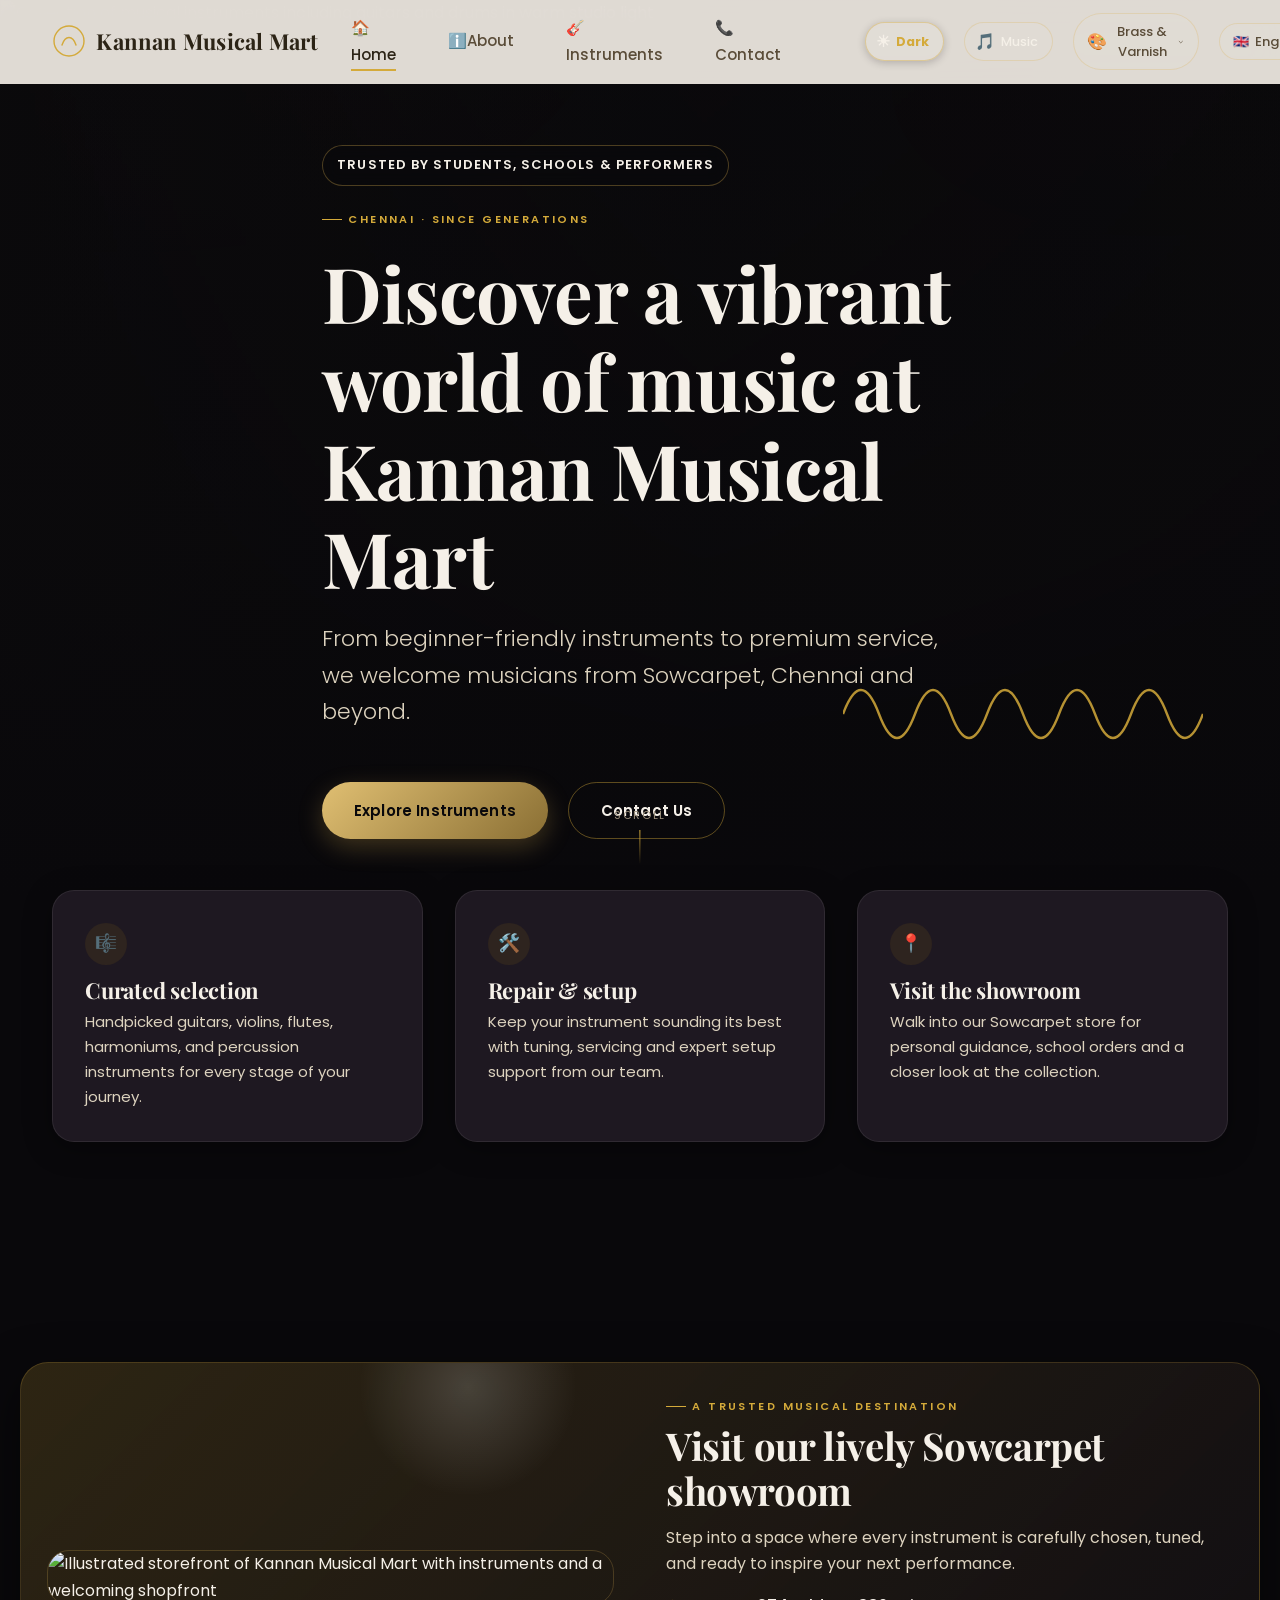
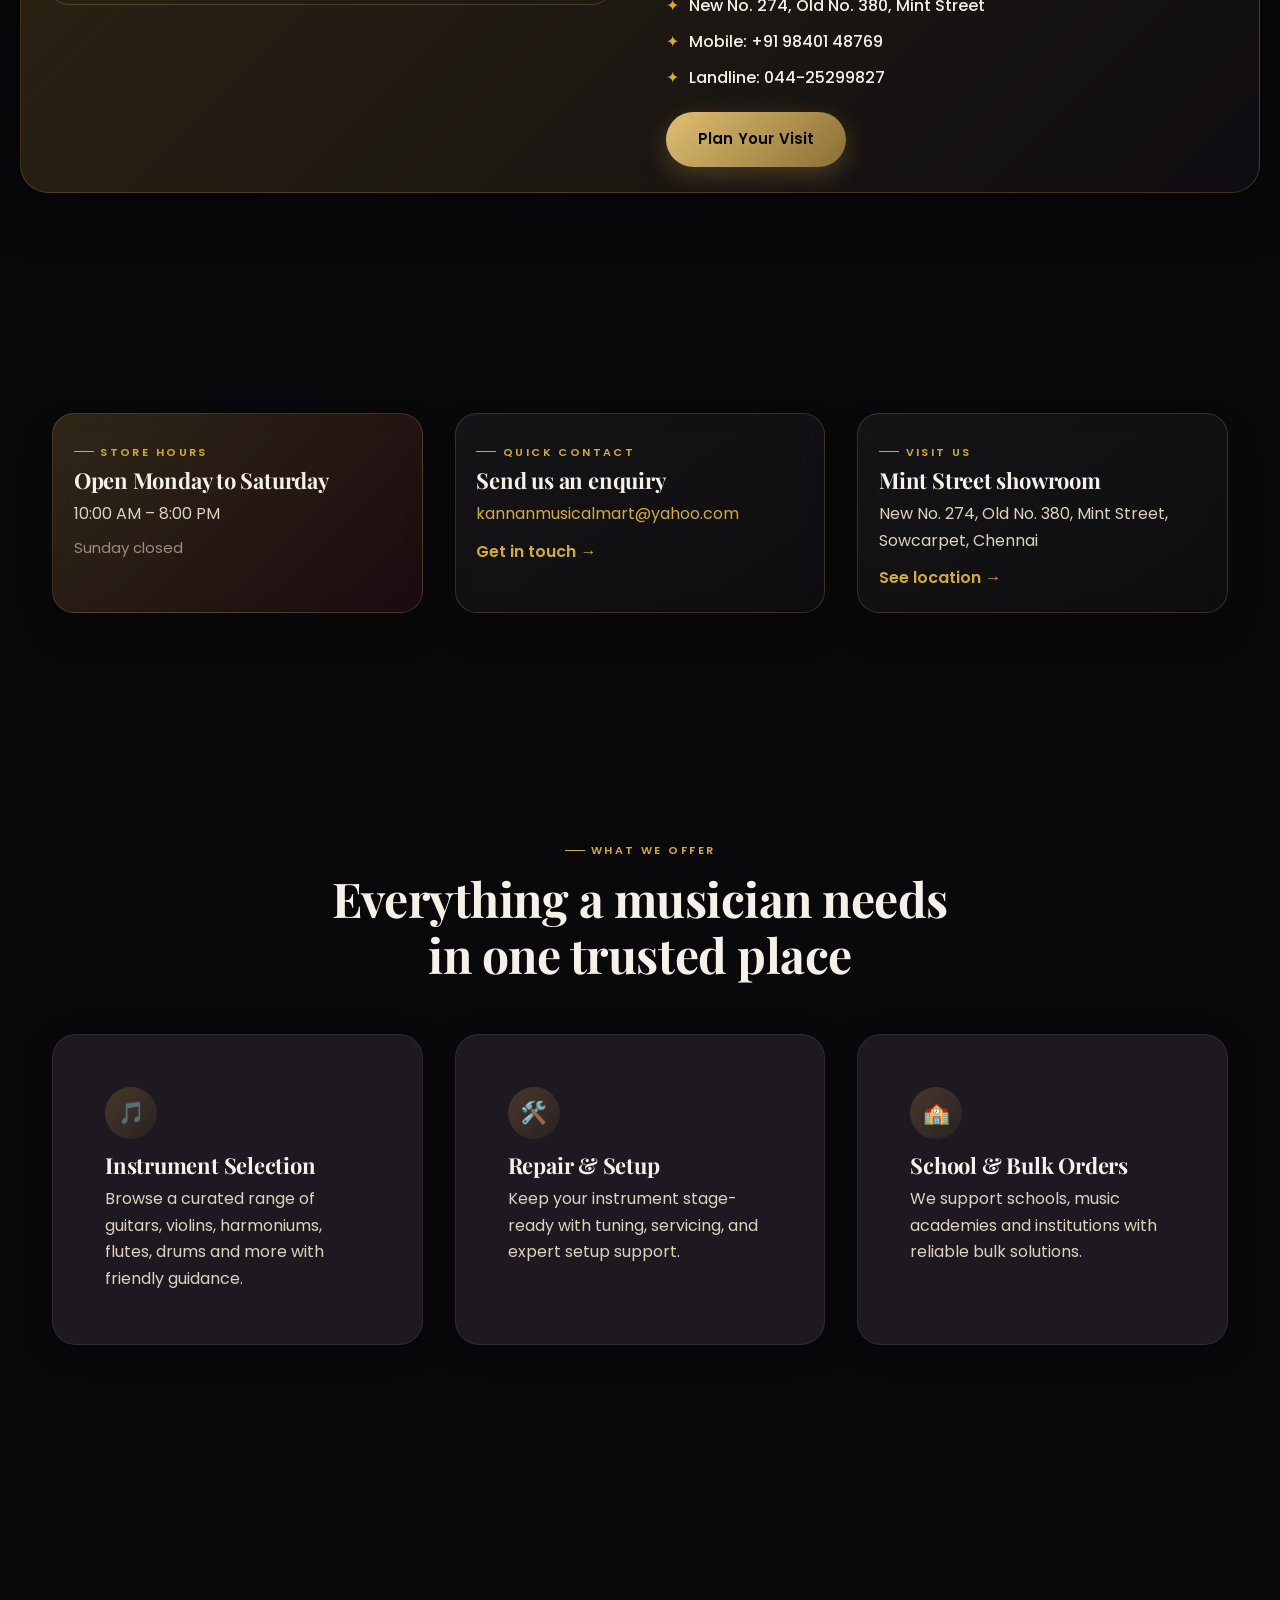
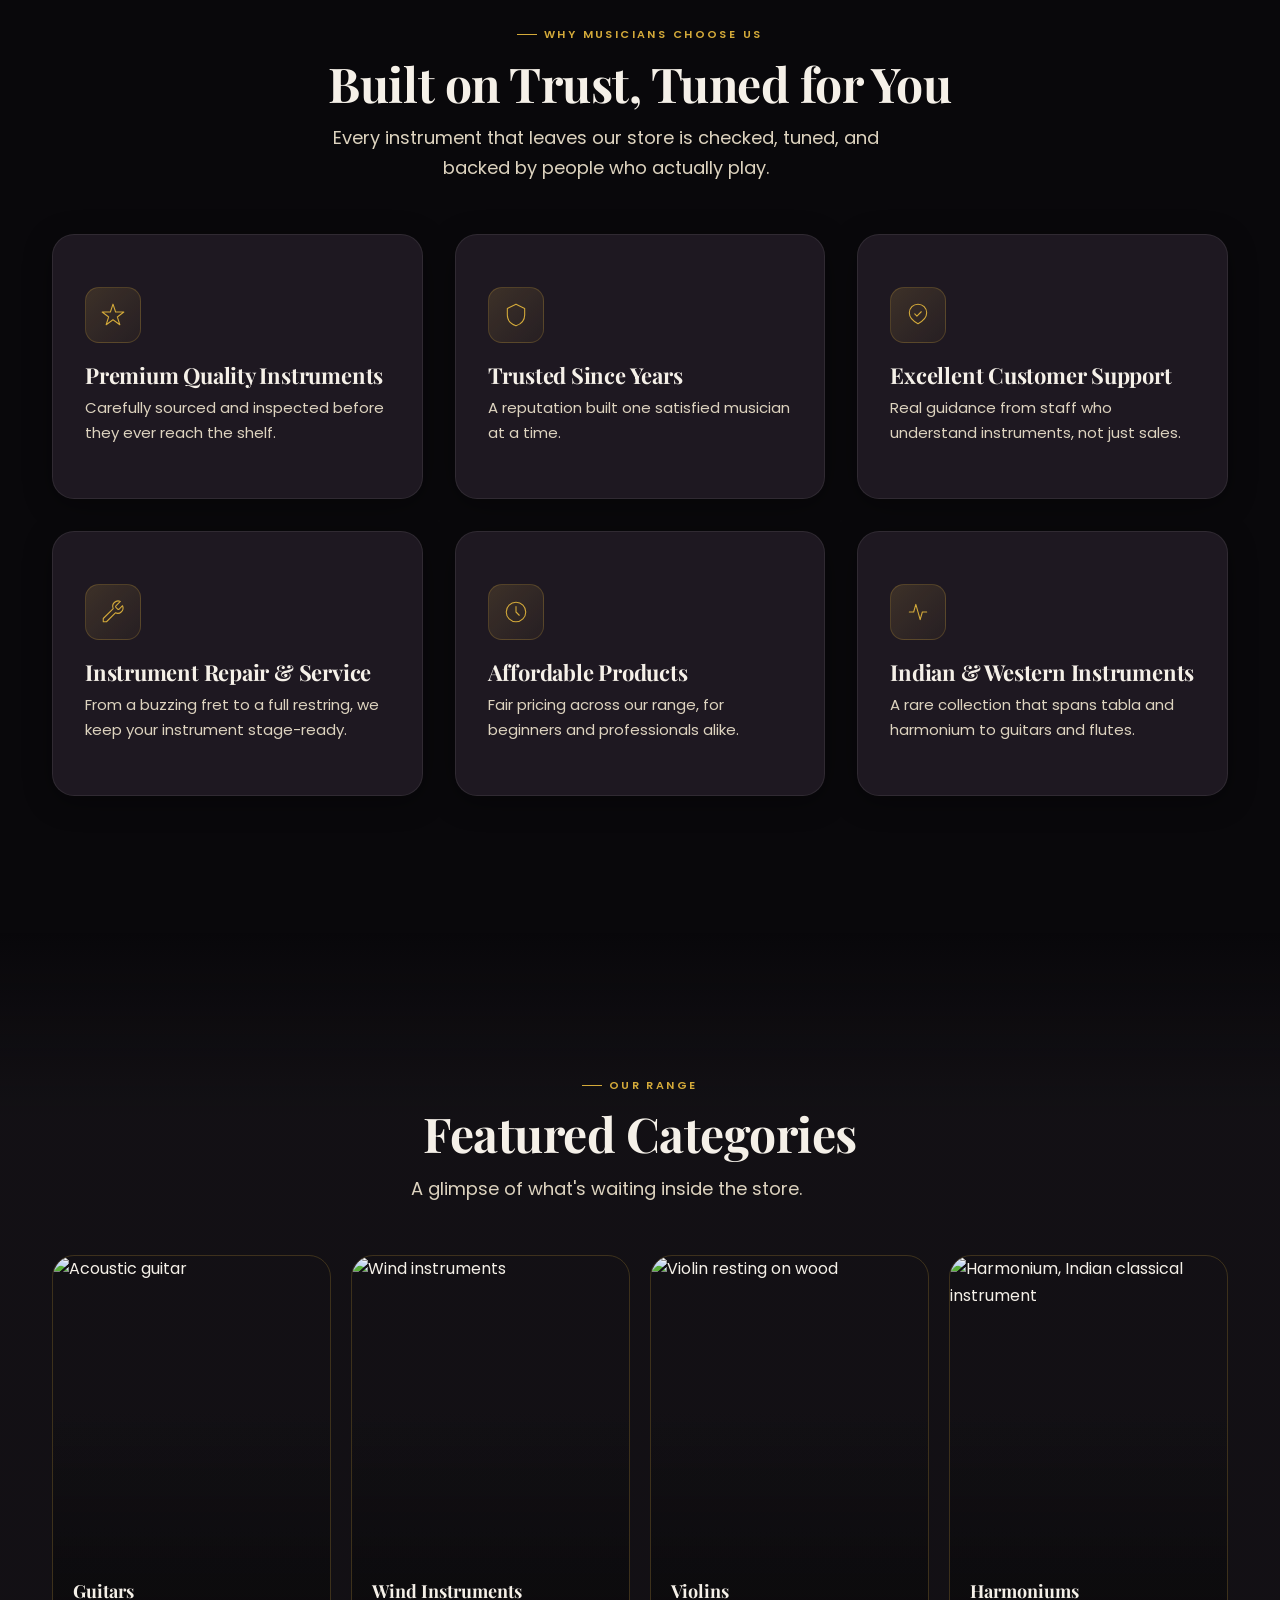
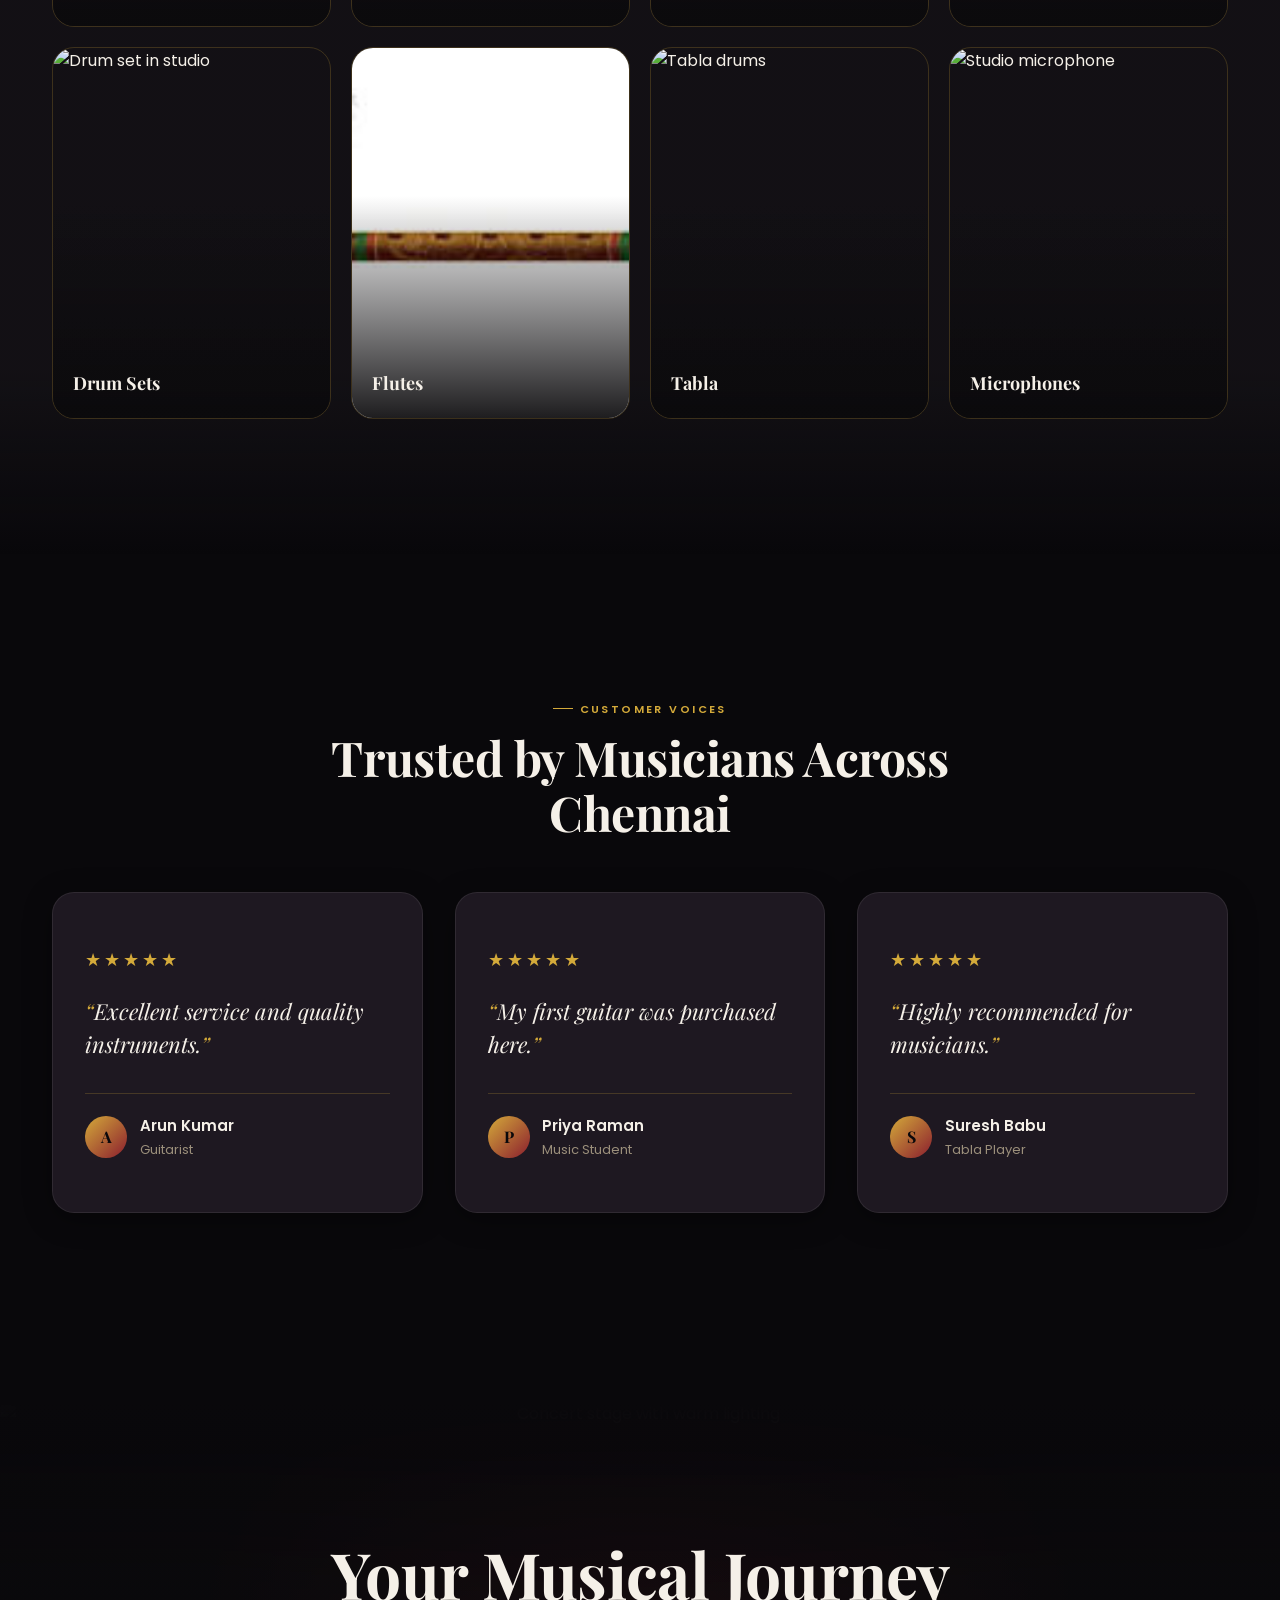
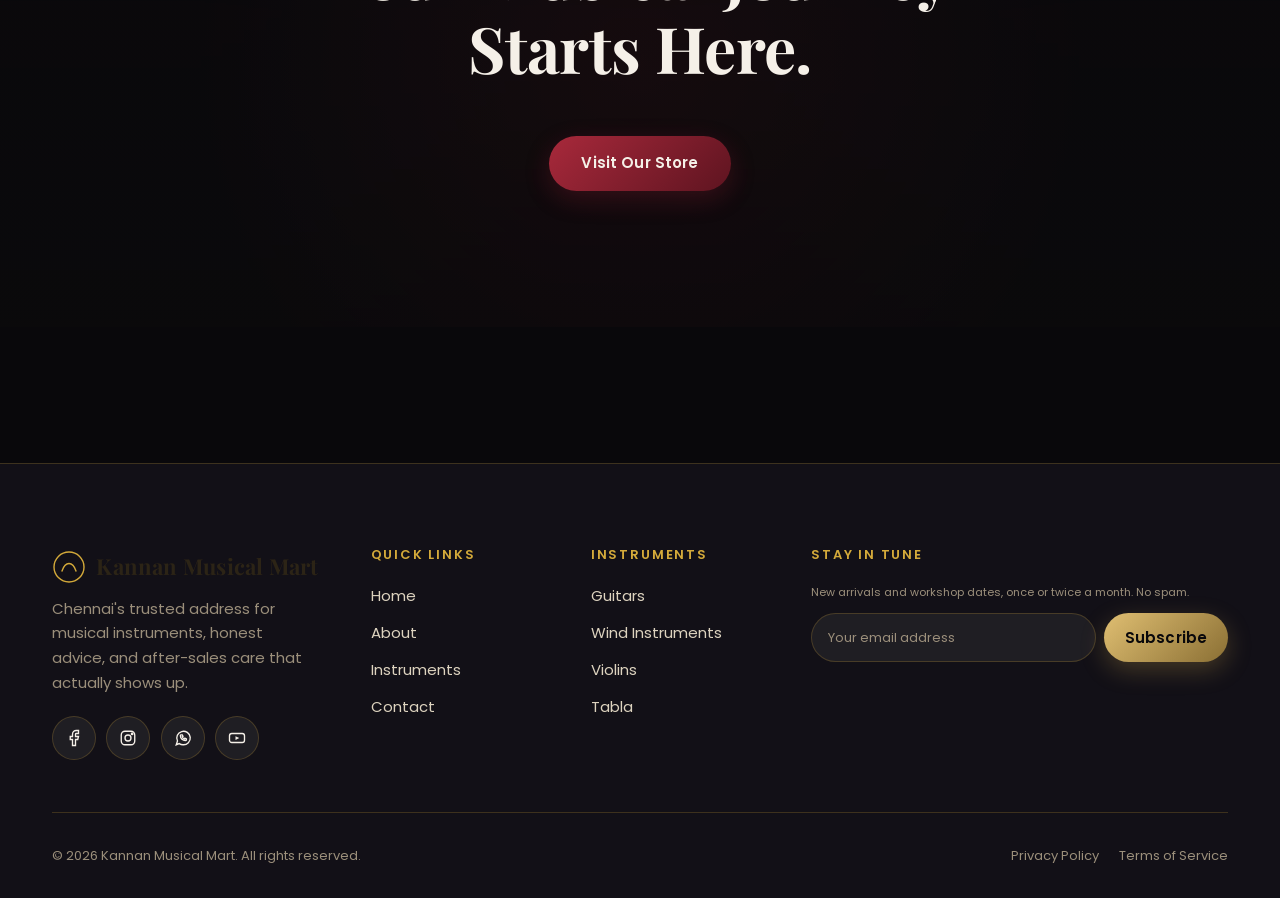
==== index.html @ d14fe9de "FINAL COMIT" ====
<!DOCTYPE html>
<html lang="en" data-mode="dark">
<head>
  <meta charset="UTF-8" />
  <meta name="viewport" content="width=device-width, initial-scale=1.0" />
  <title>Kannan Musical Mart — Experience the World of Music</title>
  <meta name="description" content="Kannan Musical Mart is Chennai's trusted musical instrument store, serving musicians, students, and schools with quality Indian and Western instruments." />

  <!-- Preconnect for faster font loading -->
  <link rel="preconnect" href="https://fonts.googleapis.com" />
  <link rel="preconnect" href="https://fonts.gstatic.com" crossorigin />
  <link href="https://fonts.googleapis.com/css2?family=Playfair+Display:ital,wght@0,600;0,700;1,600&family=Poppins:wght@300;400;500;600;700&display=swap" rel="stylesheet" />

  <link rel="icon" href="data:image/svg+xml,%3Csvg xmlns='http://www.w3.org/2000/svg' viewBox='0 0 24 24'%3E%3Ccircle cx='12' cy='12' r='11' fill='%230b0a0c' stroke='%23c9a24b' stroke-width='1.5'/%3E%3Cpath d='M7 15c1-3 2-5 5-5s4 2 5 5' stroke='%23c9a24b' stroke-width='1.5' fill='none' stroke-linecap='round'/%3E%3C/svg%3E" />

  <link rel="stylesheet" href="variables.css" />
  <link rel="stylesheet" href="base.css" />
  <link rel="stylesheet" href="components.css" />
  <link rel="stylesheet" href="home.css" />
</head>
<body>

  <!-- ============ PAGE LOADER ============ -->
  <div class="page-loader" aria-hidden="true">
    <div class="loader-mark">
      <svg class="loader-wave" viewBox="0 0 140 48" xmlns="http://www.w3.org/2000/svg">
        <path d="M0 24 Q 10 4, 20 24 T 40 24 T 60 24 T 80 24 T 100 24 T 120 24 T 140 24" />
      </svg>
      <span class="loader-text">Kannan Musical Mart</span>
    </div>
  </div>

  <div class="scroll-progress" aria-hidden="true"></div>
  <div class="nav-backdrop" id="nav-backdrop"></div>

  <!-- ============ NAVIGATION ============ -->
  <header class="site-nav">
    <div class="nav-inner">
      <a href="index.html" class="nav-brand">
        <svg class="nav-brand-mark" viewBox="0 0 34 34" xmlns="http://www.w3.org/2000/svg" fill="none">
          <circle cx="17" cy="17" r="15" stroke-width="1.4" />
          <path d="M10 21c1.5-4.5 3-7.5 7-7.5s5.5 3 7 7.5" stroke-width="1.4" stroke-linecap="round" />
        </svg>
        <span data-i18n="nav.brand">Kannan Musical Mart</span>
      </a>

      <nav aria-label="Primary">
        <ul class="nav-links" id="nav-links">
          <li class="nav-drawer-header">
            <span class="nav-drawer-title" data-i18n="nav.brand">Kannan Musical Mart</span>
            <button class="nav-close-btn" aria-label="Close menu">&times;</button>
          </li>
          <li><a href="index.html" aria-current="page"><span class="nav-link-icon">🏠</span><span data-i18n="nav.home">Home</span></a></li>
          <li><a href="about.html"><span class="nav-link-icon">ℹ️</span><span data-i18n="nav.about">About</span></a></li>
          <li><a href="gallery.html"><span class="nav-link-icon">🎸</span><span data-i18n="nav.instruments">Instruments</span></a></li>
          <li><a href="contact.html"><span class="nav-link-icon">📞</span><span data-i18n="nav.contact">Contact</span></a></li>
          <li><a href="contact.html" class="nav-drawer-cta" data-i18n="common.contactUs">Contact Us &rarr;</a></li>
        </ul>
      </nav>

      <div class="nav-actions">
        <!-- Dark/Light Mode Toggle -->
        <button class="mode-toggle-btn" id="mode-toggle" aria-label="Toggle dark/light mode" title="Toggle Theme Mode">
          <span class="mode-icon mode-icon-dark">&#127769;</span>
          <span class="mode-icon mode-icon-light">&#9728;</span>
          <span class="mode-label" id="mode-label">Dark</span>
        </button>

        <!-- Music Player Widget -->
        <div class="music-player-widget" id="music-player-widget">
          <button class="music-toggle-btn" id="music-toggle" aria-label="Toggle Tamil background music" title="Tamil Music Player">
            <span class="music-icon">&#127925;</span>
            <span class="music-label">Music</span>
          </button>
          <div class="music-panel" id="music-panel">
            <div class="music-panel-header">
              <span class="music-panel-title">&#127926; Tamil Classical Music</span>
              <button class="music-close-btn" id="music-panel-close" aria-label="Close music panel">&#10005;</button>
            </div>
            <div class="music-now-playing" id="music-now-playing">
              <div class="music-disk" id="music-disk">
                <span class="music-disk-note">&#9836;</span>
              </div>
              <div class="music-info">
                <div class="music-track-name" id="music-track-name">Loading...</div>
                <div class="music-track-artist" id="music-track-artist">Tamil Classical</div>
              </div>
            </div>
            <div class="music-controls">
              <button class="music-ctrl-btn" id="music-prev" aria-label="Previous track">&#9194;</button>
              <button class="music-ctrl-btn music-play-btn" id="music-play-pause" aria-label="Play/Pause">&#9654;</button>
              <button class="music-ctrl-btn" id="music-next" aria-label="Next track">&#9193;</button>
            </div>
            <div class="music-volume-row">
              <span>&#128264;</span>
              <input type="range" class="music-volume" id="music-volume" min="0" max="100" value="40" aria-label="Volume" />
              <span>&#128266;</span>
            </div>
            <div class="music-track-list" id="music-track-list"></div>
          </div>
        </div>
        <div class="theme-switch">
          <button class="theme-switch-btn" aria-haspopup="listbox" aria-expanded="false" aria-label="Change website theme color" title="Change Theme Color">
            <span class="theme-swatch-icon">🎨</span>
            <span class="theme-label-text" data-current-theme-label>Theme</span>
            <svg viewBox="0 0 24 24" fill="none" stroke="currentColor" stroke-width="2"><path d="M6 9l6 6 6-6"/></svg>
          </button>
          <div class="theme-menu" role="listbox">
            <div class="theme-menu-title">Theme Presets</div>
            <button class="theme-option is-active" role="option" data-theme="brass">
              <span class="theme-swatch" style="background: linear-gradient(135deg, #d4aa3a 50%, #8b1e2e 50%);"></span>
              <span class="theme-name">Brass & Varnish</span>
            </button>
            <button class="theme-option" role="option" data-theme="emerald">
              <span class="theme-swatch" style="background: linear-gradient(135deg, #e5c158 50%, #0f523b 50%);"></span>
              <span class="theme-name">Emerald Gold</span>
            </button>
            <button class="theme-option" role="option" data-theme="sapphire">
              <span class="theme-swatch" style="background: linear-gradient(135deg, #38bdf8 50%, #1e3a8a 50%);"></span>
              <span class="theme-name">Royal Sapphire</span>
            </button>
            <button class="theme-option" role="option" data-theme="crimson">
              <span class="theme-swatch" style="background: linear-gradient(135deg, #fb7185 50%, #9f1239 50%);"></span>
              <span class="theme-name">Crimson Velvet</span>
            </button>
            <button class="theme-option" role="option" data-theme="purple">
              <span class="theme-swatch" style="background: linear-gradient(135deg, #facc15 50%, #6b21a8 50%);"></span>
              <span class="theme-name">Amethyst Twilight</span>
            </button>
            <button class="theme-option" role="option" data-theme="platinum">
              <span class="theme-swatch" style="background: linear-gradient(135deg, #cbd5e1 50%, #334155 50%);"></span>
              <span class="theme-name">Platinum Onyx</span>
            </button>
            <div class="theme-custom-divider"></div>
            <div class="theme-custom-picker">
              <label for="theme-color-input" class="theme-custom-label">Custom Accent</label>
              <input type="color" id="theme-color-input" value="#d4aa3a" title="Pick custom accent color" />
            </div>
          </div>
        </div>

        <div class="lang-switch">
          <button class="lang-switch-btn" aria-haspopup="listbox" aria-expanded="false" aria-label="Change language">
            <span data-current-lang-flag>🇬🇧</span>
            <span data-current-lang-label>English</span>
            <svg viewBox="0 0 24 24" fill="none" stroke="currentColor" stroke-width="2"><path d="M6 9l6 6 6-6"/></svg>
          </button>
          <div class="lang-menu" role="listbox">
            <button class="lang-option" role="option" data-lang-option="en" aria-checked="true">
              <span class="lang-flag">🇬🇧</span> English
            </button>
            <button class="lang-option" role="option" data-lang-option="ta" aria-checked="false">
              <span class="lang-flag">🇮🇳</span> தமிழ்
            </button>
          </div>
        </div>

        <button class="nav-toggle" aria-label="Toggle menu" aria-expanded="false" aria-controls="nav-links">
          <span></span><span></span><span></span>
        </button>
      </div>
    </div>
  </header>

  <main>
    <!-- ============ HERO ============ -->
    <section class="hero">
      <div class="hero-bg">
        <img src="https://images.unsplash.com/photo-1511379938547-c1f69419868d?q=80&w=1800&auto=format&fit=crop" alt="Collection of musical instruments including guitars and drums in warm studio light" />
      </div>

      <svg class="hero-wave" viewBox="0 0 300 100" xmlns="http://www.w3.org/2000/svg">
        <path d="M0 50 Q 15 10, 30 50 T 60 50 T 90 50 T 120 50 T 150 50 T 180 50 T 210 50 T 240 50 T 270 50 T 300 50" />
      </svg>

      <div class="container hero-content">
        <div class="hero-badge">Trusted by students, schools & performers</div>
        <span class="eyebrow" data-i18n="home.heroEyebrow">Chennai · Since Generations</span>
        <h1 data-i18n="home.heroHeadline">Discover a vibrant world of music at Kannan Musical Mart</h1>
        <p class="hero-subtitle" data-i18n="home.heroSubtitle">From beginner-friendly instruments to premium service, we welcome musicians from Sowcarpet, Chennai and beyond.</p>
        <div class="hero-actions">
          <a href="gallery.html" class="btn btn-primary" data-i18n="common.exploreInstruments">Explore Instruments</a>
          <a href="contact.html" class="btn btn-outline" data-i18n="common.contactUs">Contact Us</a>
        </div>
      </div>

      <div class="hero-scroll-cue">
        <span>Scroll</span>
        <span class="cue-line"></span>
      </div>
    </section>

    <section class="page-highlights">
      <div class="container">
        <div class="highlights-grid">
          <article class="glass-card highlight-card">
            <div class="highlight-icon">🎼</div>
            <h3>Curated selection</h3>
            <p>Handpicked guitars, violins, flutes, harmoniums, and percussion instruments for every stage of your journey.</p>
          </article>
          <article class="glass-card highlight-card">
            <div class="highlight-icon">🛠️</div>
            <h3>Repair & setup</h3>
            <p>Keep your instrument sounding its best with tuning, servicing and expert setup support from our team.</p>
          </article>
          <article class="glass-card highlight-card">
            <div class="highlight-icon">📍</div>
            <h3>Visit the showroom</h3>
            <p>Walk into our Sowcarpet store for personal guidance, school orders and a closer look at the collection.</p>
          </article>
        </div>
      </div>
    </section>

    <!-- ============ SHOWCASE ============ -->
    <section class="showcase-section">
      <div class="container showcase-grid reveal">
        <div class="showcase-media">
          <img src="assets/storefront.svg" alt="Illustrated storefront of Kannan Musical Mart with instruments and a welcoming shopfront" />
        </div>
        <div class="showcase-copy">
          <span class="eyebrow">A trusted musical destination</span>
          <h2>Visit our lively Sowcarpet showroom</h2>
          <p>Step into a space where every instrument is carefully chosen, tuned, and ready to inspire your next performance.</p>
          <ul class="showcase-points">
            <li>New No. 274, Old No. 380, Mint Street</li>
            <li>Mobile: +91 98401 48769</li>
            <li>Landline: 044-25299827</li>
          </ul>
          <a href="contact.html" class="btn btn-primary">Plan Your Visit</a>
        </div>
      </div>
    </section>

    <section class="info-strip">
      <div class="container info-strip-grid reveal">
        <div class="info-card info-card-highlight">
          <span class="eyebrow">Store Hours</span>
          <h3>Open Monday to Saturday</h3>
          <p>10:00 AM – 8:00 PM</p>
          <span class="info-muted">Sunday closed</span>
        </div>
        <div class="info-card">
          <span class="eyebrow">Quick Contact</span>
          <h3>Send us an enquiry</h3>
          <p><a href="mailto:kannanmusicalmart@yahoo.com">kannanmusicalmart@yahoo.com</a></p>
          <a href="contact.html" class="text-link">Get in touch →</a>
        </div>
        <div class="info-card">
          <span class="eyebrow">Visit Us</span>
          <h3>Mint Street showroom</h3>
          <p>New No. 274, Old No. 380, Mint Street, Sowcarpet, Chennai</p>
          <a href="contact.html" class="text-link">See location →</a>
        </div>
      </div>
    </section>

    <section class="services-section">
      <div class="container">
        <div class="section-heading center reveal">
          <span class="eyebrow">What we offer</span>
          <h2>Everything a musician needs in one trusted place</h2>
        </div>
        <div class="services-grid">
          <article class="glass-card service-card reveal reveal-delay-1">
            <div class="service-icon">🎵</div>
            <h3>Instrument Selection</h3>
            <p>Browse a curated range of guitars, violins, harmoniums, flutes, drums and more with friendly guidance.</p>
          </article>
          <article class="glass-card service-card reveal reveal-delay-2">
            <div class="service-icon">🛠️</div>
            <h3>Repair & Setup</h3>
            <p>Keep your instrument stage-ready with tuning, servicing, and expert setup support.</p>
          </article>
          <article class="glass-card service-card reveal reveal-delay-3">
            <div class="service-icon">🏫</div>
            <h3>School & Bulk Orders</h3>
            <p>We support schools, music academies and institutions with reliable bulk solutions.</p>
          </article>
        </div>
      </div>
    </section>

    <!-- ============ WHY CHOOSE US ============ -->
    <section class="why-section">
      <div class="container">
        <div class="section-heading center reveal">
          <span class="eyebrow" data-i18n="home.whyEyebrow">Why Musicians Choose Us</span>
          <h2 data-i18n="home.whyHeading">Built on Trust, Tuned for You</h2>
          <p data-i18n="home.whySubtitle">Every instrument that leaves our store is checked, tuned, and backed by people who actually play.</p>
        </div>

        <div class="why-grid">
          <div class="glass-card why-card reveal reveal-delay-1">
            <div class="why-card-icon">
              <svg viewBox="0 0 24 24" fill="none" stroke-linecap="round" stroke-linejoin="round"><path d="M12 2l2.4 7.2H22l-6 4.6 2.3 7.2L12 16.4 5.7 21l2.3-7.2-6-4.6h7.6z"/></svg>
            </div>
            <h3 data-i18n="home.why1Title">Premium Quality Instruments</h3>
            <p data-i18n="home.why1Desc">Carefully sourced and inspected before they ever reach the shelf.</p>
          </div>

          <div class="glass-card why-card reveal reveal-delay-2">
            <div class="why-card-icon">
              <svg viewBox="0 0 24 24" fill="none" stroke-linecap="round" stroke-linejoin="round"><path d="M12 2l8 4v6c0 5-3.4 8.4-8 10-4.6-1.6-8-5-8-10V6z"/></svg>
            </div>
            <h3 data-i18n="home.why2Title">Trusted Since Years</h3>
            <p data-i18n="home.why2Desc">A reputation built one satisfied musician at a time.</p>
          </div>

          <div class="glass-card why-card reveal reveal-delay-3">
            <div class="why-card-icon">
              <svg viewBox="0 0 24 24" fill="none" stroke-linecap="round" stroke-linejoin="round"><path d="M12 20c4-2 8-5 8-10a8 8 0 10-16 0c0 5 4 8 8 10z"/><path d="M9 11l2 2 4-4"/></svg>
            </div>
            <h3 data-i18n="home.why3Title">Excellent Customer Support</h3>
            <p data-i18n="home.why3Desc">Real guidance from staff who understand instruments, not just sales.</p>
          </div>

          <div class="glass-card why-card reveal reveal-delay-4">
            <div class="why-card-icon">
              <svg viewBox="0 0 24 24" fill="none" stroke-linecap="round" stroke-linejoin="round"><path d="M14.7 6.3a1 1 0 000 1.4l1.6 1.6a1 1 0 001.4 0l3.1-3.1a5 5 0 01-6.6 6.6L6 21H3v-3l9.2-9.2a5 5 0 016.6-6.6z"/></svg>
            </div>
            <h3 data-i18n="home.why4Title">Instrument Repair & Service</h3>
            <p data-i18n="home.why4Desc">From a buzzing fret to a full restring, we keep your instrument stage-ready.</p>
          </div>

          <div class="glass-card why-card reveal reveal-delay-5">
            <div class="why-card-icon">
              <svg viewBox="0 0 24 24" fill="none" stroke-linecap="round" stroke-linejoin="round"><circle cx="12" cy="12" r="9"/><path d="M12 7v5l3 3"/></svg>
            </div>
            <h3 data-i18n="home.why5Title">Affordable Products</h3>
            <p data-i18n="home.why5Desc">Fair pricing across our range, for beginners and professionals alike.</p>
          </div>

          <div class="glass-card why-card reveal reveal-delay-6">
            <div class="why-card-icon">
              <svg viewBox="0 0 24 24" fill="none" stroke-linecap="round" stroke-linejoin="round"><path d="M4 12h4l2-7 4 14 2-7h4"/></svg>
            </div>
            <h3 data-i18n="home.why6Title">Indian & Western Instruments</h3>
            <p data-i18n="home.why6Desc">A rare collection that spans tabla and harmonium to guitars and flutes.</p>
          </div>
        </div>
      </div>
    </section>

    <!-- ============ FEATURED CATEGORIES ============ -->
    <section class="categories-section">
      <div class="container">
        <div class="section-heading center reveal">
          <span class="eyebrow" data-i18n="home.catEyebrow">Our Range</span>
          <h2 data-i18n="home.catHeading">Featured Categories</h2>
          <p data-i18n="home.catSubtitle">A glimpse of what's waiting inside the store.</p>
        </div>

        <div class="categories-grid">
          <a href="gallery.html#guitar" class="category-card reveal reveal-delay-1">
            <img src="https://images.unsplash.com/photo-1510915361894-db8b60106cb1?q=80&w=800&auto=format&fit=crop" alt="Acoustic guitar" loading="lazy" />
            <span class="category-card-label" data-i18n="home.catGuitars">Guitars</span>
          </a>
          <a href="gallery.html#wind" class="category-card reveal reveal-delay-2">
            <img src="https://images.unsplash.com/photo-1511192336575-5a79af67a629?q=80&w=800&auto=format&fit=crop" alt="Wind instruments" loading="lazy" />
            <span class="category-card-label" data-i18n="home.catKeyboards">Wind Instruments</span>
          </a>
          <a href="gallery.html#violin" class="category-card reveal reveal-delay-3">
            <img src="https://images.unsplash.com/photo-1612225330812-01a9c6b355ec?q=80&w=800&auto=format&fit=crop" alt="Violin resting on wood" loading="lazy" />
            <span class="category-card-label" data-i18n="home.catViolins">Violins</span>
          </a>
          <a href="gallery.html#harmonium" class="category-card reveal reveal-delay-4">
            <img src="https://images.unsplash.com/photo-1621368286550-f54551f39b91?q=80&w=800&auto=format&fit=crop" alt="Harmonium, Indian classical instrument" loading="lazy" />
            <span class="category-card-label" data-i18n="home.catHarmoniums">Harmoniums</span>
          </a>
          <a href="gallery.html#drums" class="category-card reveal reveal-delay-5">
            <img src="https://images.unsplash.com/photo-1519892300165-cb5542fb47c7?q=80&w=800&auto=format&fit=crop" alt="Drum set in studio" loading="lazy" />
            <span class="category-card-label" data-i18n="home.catDrums">Drum Sets</span>
          </a>
          <a href="gallery.html#flute" class="category-card reveal reveal-delay-6">
            <img src="[data-uri]" alt="Bamboo flute" loading="lazy" />
            <span class="category-card-label" data-i18n="home.catFlutes">Flutes</span>
          </a>
          <a href="gallery.html#tabla" class="category-card reveal reveal-delay-7">
            <img src="https://images.unsplash.com/photo-1583225214464-9296029427aa?q=80&w=800&auto=format&fit=crop" alt="Tabla drums" loading="lazy" />
            <span class="category-card-label" data-i18n="home.catTabla">Tabla</span>
          </a>
          <a href="gallery.html#microphone" class="category-card reveal reveal-delay-8">
            <img src="https://images.unsplash.com/photo-1590602847861-f357a9332bbc?q=80&w=800&auto=format&fit=crop" alt="Studio microphone" loading="lazy" />
            <span class="category-card-label" data-i18n="home.catMics">Microphones</span>
          </a>
        </div>
      </div>
    </section>

    <!-- ============ TESTIMONIALS ============ -->
    <section class="testimonials-section">
      <div class="container">
        <div class="section-heading center reveal">
          <span class="eyebrow" data-i18n="home.testiEyebrow">Customer Voices</span>
          <h2 data-i18n="home.testiHeading">Trusted by Musicians Across Chennai</h2>
        </div>

        <div class="testimonials-grid">
          <div class="glass-card testimonial-card reveal reveal-delay-1">
            <div class="testimonial-stars" aria-label="5 out of 5 stars">★★★★★</div>
            <p class="testimonial-quote" data-i18n="home.testi1">Excellent service and quality instruments.</p>
            <div class="testimonial-author">
              <div class="testimonial-avatar">A</div>
              <div>
                <div class="testimonial-name" data-i18n="home.testi1Name">Arun Kumar</div>
                <div class="testimonial-role" data-i18n="home.testi1Role">Guitarist</div>
              </div>
            </div>
          </div>

          <div class="glass-card testimonial-card reveal reveal-delay-2">
            <div class="testimonial-stars" aria-label="5 out of 5 stars">★★★★★</div>
            <p class="testimonial-quote" data-i18n="home.testi2">My first guitar was purchased here.</p>
            <div class="testimonial-author">
              <div class="testimonial-avatar">P</div>
              <div>
                <div class="testimonial-name" data-i18n="home.testi2Name">Priya Raman</div>
                <div class="testimonial-role" data-i18n="home.testi2Role">Music Student</div>
              </div>
            </div>
          </div>

          <div class="glass-card testimonial-card reveal reveal-delay-3">
            <div class="testimonial-stars" aria-label="5 out of 5 stars">★★★★★</div>
            <p class="testimonial-quote" data-i18n="home.testi3">Highly recommended for musicians.</p>
            <div class="testimonial-author">
              <div class="testimonial-avatar">S</div>
              <div>
                <div class="testimonial-name" data-i18n="home.testi3Name">Suresh Babu</div>
                <div class="testimonial-role" data-i18n="home.testi3Role">Tabla Player</div>
              </div>
            </div>
          </div>
        </div>
      </div>
    </section>

    <!-- ============ CALL TO ACTION ============ -->
    <section class="cta-section">
      <div class="cta-bg">
        <img src="https://images.unsplash.com/photo-1470225620780-dba8ba36b745?q=80&w=1800&auto=format&fit=crop" alt="Concert stage with warm lighting" loading="lazy" />
      </div>
      <div class="container reveal">
        <h2 data-i18n="home.ctaHeadline">Your Musical Journey Starts Here.</h2>
        <a href="contact.html" class="btn btn-deep" data-i18n="common.visitStore">Visit Our Store</a>
      </div>
    </section>
  </main>

  <!-- ============ FOOTER ============ -->
  <footer class="site-footer">
    <div class="container">
      <div class="footer-grid">
        <div class="footer-brand">
          <a href="index.html" class="nav-brand">
            <svg class="nav-brand-mark" viewBox="0 0 34 34" xmlns="http://www.w3.org/2000/svg" fill="none">
              <circle cx="17" cy="17" r="15" stroke-width="1.4" />
              <path d="M10 21c1.5-4.5 3-7.5 7-7.5s5.5 3 7 7.5" stroke-width="1.4" stroke-linecap="round" />
            </svg>
            <span data-i18n="nav.brand">Kannan Musical Mart</span>
          </a>
          <p data-i18n="common.footerTagline">Chennai's trusted address for musical instruments, honest advice, and after-sales care that actually shows up.</p>
          <div class="footer-social">
            <a href="#" class="icon-btn" aria-label="Facebook"><svg viewBox="0 0 24 24" fill="none" stroke="currentColor" stroke-width="1.8"><path d="M18 2h-3a5 5 0 00-5 5v3H7v4h3v8h4v-8h3l1-4h-4V7a1 1 0 011-1h3z"/></svg></a>
            <a href="#" class="icon-btn" aria-label="Instagram"><svg viewBox="0 0 24 24" fill="none" stroke="currentColor" stroke-width="1.8"><rect x="3" y="3" width="18" height="18" rx="5"/><circle cx="12" cy="12" r="4"/><circle cx="17.5" cy="6.5" r="1"/></svg></a>
            <a href="#" class="icon-btn" aria-label="WhatsApp"><svg viewBox="0 0 24 24" fill="none" stroke="currentColor" stroke-width="1.8"><path d="M3 21l1.65-4.95A9 9 0 1112 21a9 9 0 01-5-1.5z"/><path d="M8.5 9c0 4 3.5 6.5 6.5 6.5.7 0 1.5-.2 1.5-1v-1.2l-2-1-.7 1c-1.3-.5-2.3-1.5-2.8-2.8l1-.7-1-2H9.5c-.6 0-1 .4-1 1z"/></svg></a>
            <a href="#" class="icon-btn" aria-label="YouTube"><svg viewBox="0 0 24 24" fill="none" stroke="currentColor" stroke-width="1.8"><rect x="2" y="6" width="20" height="12" rx="3"/><path d="M10 9.5l5 2.5-5 2.5z" fill="currentColor" stroke="none"/></svg></a>
          </div>
        </div>

        <div class="footer-nav">
          <h4 class="footer-heading" data-i18n="common.footerQuickLinks">Quick Links</h4>
          <ul class="footer-links">
            <li><a href="index.html" data-i18n="nav.home">Home</a></li>
            <li><a href="about.html" data-i18n="nav.about">About</a></li>
            <li><a href="gallery.html" data-i18n="nav.instruments">Instruments</a></li>
            <li><a href="contact.html" data-i18n="nav.contact">Contact</a></li>
          </ul>
        </div>

        <div class="footer-nav">
          <h4 class="footer-heading" data-i18n="common.footerInstruments">Instruments</h4>
          <ul class="footer-links">
            <li><a href="gallery.html#guitar" data-i18n="home.catGuitars">Guitars</a></li>
            <li><a href="gallery.html#wind" data-i18n="home.catKeyboards">Wind Instruments</a></li>
            <li><a href="gallery.html#violin" data-i18n="home.catViolins">Violins</a></li>
            <li><a href="gallery.html#tabla" data-i18n="home.catTabla">Tabla</a></li>
          </ul>
        </div>

        <div class="footer-newsletter">
          <h4 class="footer-heading" data-i18n="common.footerNewsletter">Stay in Tune</h4>
          <p class="newsletter-note" data-i18n="common.footerNewsletterNote">New arrivals and workshop dates, once or twice a month. No spam.</p>
          <form id="newsletter-form" novalidate>
            <label for="newsletter-email" class="visually-hidden">Email address</label>
            <input type="email" id="newsletter-email" required data-i18n-placeholder="common.newsletterPlaceholder" placeholder="Your email address" />
            <button type="submit" class="btn btn-primary" data-i18n="common.newsletterBtn">Subscribe</button>
          </form>
        </div>
      </div>

      <div class="footer-bottom">
        <span>© <span id="footer-year"></span> <span data-i18n="nav.brand">Kannan Musical Mart</span>. <span data-i18n="common.footerRights">All rights reserved.</span></span>
        <div class="footer-bottom-links">
          <a href="#" data-i18n="common.footerPrivacy">Privacy Policy</a>
          <a href="#" data-i18n="common.footerTerms">Terms of Service</a>
        </div>
      </div>
    </div>
  </footer>

  <button class="icon-btn scroll-top-btn" aria-label="Back to top" title="Back to top">
    <svg viewBox="0 0 24 24" fill="none" stroke="currentColor" stroke-width="2" stroke-linecap="round" stroke-linejoin="round"><path d="M12 19V5M5 12l7-7 7 7"/></svg>
  </button>

  <script src="translations.js"></script>
  <script src="i18n.js"></script>
  <script src="main.js"></script>
  <script>
    document.getElementById("footer-year").textContent = new Date().getFullYear();
    document.getElementById("newsletter-form").addEventListener("submit", function (e) {
      e.preventDefault();
      window.KMM_TOAST && window.KMM_TOAST({ type: "success", title: "Subscribed!", message: "You're on the list for new arrivals and workshop updates." });
      this.reset();
    });
  </script>
  <!-- ============ MOBILE BOTTOM STICKY NAV ============ -->
  <nav class="mobile-bottom-nav" aria-label="Mobile Navigation">
    <a href="index.html" class="mobile-bottom-link">
      <span class="nav-icon">🏠</span>
      <span data-i18n="nav.home">Home</span>
    </a>
    <a href="about.html" class="mobile-bottom-link">
      <span class="nav-icon">ℹ️</span>
      <span data-i18n="nav.about">About</span>
    </a>
    <a href="gallery.html" class="mobile-bottom-link">
      <span class="nav-icon">🎸</span>
      <span data-i18n="nav.instruments">Instruments</span>
    </a>
    <a href="contact.html" class="mobile-bottom-link">
      <span class="nav-icon">📞</span>
      <span data-i18n="nav.contact">Contact</span>
    </a>
  </nav>

</body>
</html>
---- variables.css ----
/* ==========================================================================
   KANNAN MUSICAL MART — DESIGN TOKENS
   BRIGHT LIGHT THEME — Warm cream/ivory background, brass accents, dark text
   ========================================================================== */

:root {
  /* ---- Original dark palette (kept for reference & dark mode toggles) ---- */
  --stage-black: #09080b;
  --stage-black-soft: #121017;
  --plum-charcoal: #1e1821;
  --plum-charcoal-soft: #2a2230;

  /* ---- LIGHT THEME SURFACES (kept for reference) ---- */
  --ivory: #f5f0e8;               /* bright warm text on dark bg */
  --ivory-dim: #ddd3bf;           /* secondary text */
  --ivory-faint: #9b8f7b;         /* muted/tertiary text */
  
  /* ---- Dark text for bright backgrounds ---- */
  --text-dark: #2c2416;           /* dark text on light bg */
  --text-dark-dim: #5a4c38;       /* secondary dark text */
  --text-dark-faint: #8a7a63;     /* muted dark text */

  /* ---- Page backgrounds — DARK THEME (matches instruments page) ---- */
  --page-bg: #09080b;             /* stage black */
  --page-bg-alt: #121017;         /* stage black soft */
  --card-bg: #1e1821;             /* plum charcoal */
  --card-bg-hover: #2a2230;       /* plum charcoal soft */
  --card-border: rgba(255,255,255,0.08);
  --nav-bg-light: rgba(9, 8, 11, 0.92);

  /* ---- Brass accents ---- */
  --brass: #f4c860;               /* brighter brass for better visibility */
  --brass-bright: #ffd966;        /* hover state */
  --brass-dim: #e8b860;           /* pressed */
  --varnish-red: #8b1e2e;
  --varnish-red-bright: #a8293b;
  --varnish-red-deep: #5e1420;

  /* ---- Glass effects — dark theme ---- */
  --glass-fill: rgba(248, 242, 231, 0.06);
  --glass-fill-strong: rgba(248, 242, 231, 0.12);
  --glass-border: rgba(212, 170, 58, 0.18);
  --glass-border-strong: rgba(212, 170, 58, 0.32);

  /* ---- Shadows ---- */
  --shadow-soft: 0 6px 28px rgba(0, 0, 0, 0.35);
  --shadow-lifted: 0 16px 48px rgba(0, 0, 0, 0.5);
  --shadow-brass-glow: 0 0 0 1px rgba(184,134,11, 0.28), 0 0 24px rgba(184,134,11, 0.14);
  --shadow-red-glow: 0 0 0 1px rgba(139, 30, 46, 0.3), 0 0 24px rgba(139, 30, 46, 0.16);

  /* ---- Type ---- */
  --font-display: "Playfair Display", "Georgia", serif;
  --font-body: "Poppins", "Segoe UI", sans-serif;

  --fs-2xs: 0.6875rem;
  --fs-xs: 0.8125rem;
  --fs-sm: 0.9375rem;
  --fs-base: 1rem;
  --fs-md: 1.125rem;
  --fs-lg: 1.375rem;
  --fs-xl: 1.75rem;
  --fs-2xl: 2.25rem;
  --fs-3xl: 3rem;
  --fs-4xl: 4rem;
  --fs-5xl: 5.25rem;

  --tracking-wide: 0.14em;
  --tracking-widest: 0.22em;

  /* ---- Spacing ---- */
  --sp-2xs: 0.4rem;
  --sp-xs: 0.75rem;
  --sp-sm: 1.25rem;
  --sp-md: 2rem;
  --sp-lg: 3.25rem;
  --sp-xl: 5.25rem;
  --sp-2xl: 8.5rem;

  /* ---- Radius ---- */
  --radius-sm: 8px;
  --radius-md: 14px;
  --radius-lg: 22px;
  --radius-pill: 999px;

  /* ---- Motion ---- */
  --ease-out-soft: cubic-bezier(0.16, 1, 0.3, 1);
  --ease-in-out-soft: cubic-bezier(0.65, 0, 0.35, 1);
  --dur-fast: 220ms;
  --dur-med: 420ms;
  --dur-slow: 720ms;

  /* ---- Layout ---- */
  --container-max: 1240px;
  --nav-height: 84px;
  --nav-height-scrolled: 68px;
}

/* ---- EXPLICIT DARK MODE ---- */
[data-mode="dark"] {
  --page-bg: #09080b;
  --page-bg-alt: #121017;
  --card-bg: #1e1821;
  --card-bg-hover: #2a2230;
  --card-border: rgba(255,255,255,0.08);
  --nav-bg-light: rgba(9, 8, 11, 0.92);
  --ivory: #f5f0e8;
  --ivory-dim: #ddd3bf;
  --ivory-faint: #9b8f7b;
  --glass-fill: rgba(248, 242, 231, 0.06);
  --glass-fill-strong: rgba(248, 242, 231, 0.12);
  --glass-border: rgba(212, 170, 58, 0.18);
  --glass-border-strong: rgba(212, 170, 58, 0.32);
  --shadow-soft: 0 6px 28px rgba(0, 0, 0, 0.35);
  --shadow-lifted: 0 16px 48px rgba(0, 0, 0, 0.5);
  --shadow-brass-glow: 0 0 0 1px rgba(184,134,11, 0.28), 0 0 24px rgba(184,134,11, 0.14);
}

/* ---- LIGHT MODE OVERRIDE ---- */
[data-mode="light"] {
  --page-bg: #f5f0e8;
  --page-bg-alt: #ede7d9;
  --card-bg: #ffffff;
  --card-bg-hover: #f8f4ee;
  --card-border: rgba(0,0,0,0.08);
  --nav-bg-light: rgba(245, 240, 232, 0.95);
  --ivory: #1a1410;
  --ivory-dim: #4a3f2f;
  --ivory-faint: #7a6a55;
  --glass-fill: rgba(255,255,255,0.55);
  --glass-fill-strong: rgba(255,255,255,0.85);
  --glass-border: rgba(0,0,0,0.08);
  --glass-border-strong: rgba(0,0,0,0.16);
  --shadow-soft: 0 4px 20px rgba(0,0,0,0.08);
  --shadow-lifted: 0 12px 40px rgba(0,0,0,0.14);
  --shadow-brass-glow: 0 0 0 1px rgba(184,134,11,0.2), 0 0 20px rgba(184,134,11,0.1);
}

/* Respect reduced motion system-wide */
@media (prefers-reduced-motion: reduce) {
  *,
  *::before,
  *::after {
    animation-duration: 0.001ms !important;
    animation-iteration-count: 1 !important;
    transition-duration: 0.001ms !important;
    scroll-behavior: auto !important;
  }
}
---- base.css ----
/* ==========================================================================
   BASE / RESET — BRIGHT LIGHT THEME
   ========================================================================== */

*,
*::before,
*::after {
  box-sizing: border-box;
  margin: 0;
  padding: 0;
}

html {
  scroll-behavior: smooth;
  scroll-padding-top: var(--nav-height);
}

body {
  background: var(--page-bg, #09080b);
  color: var(--ivory, #f5f0e8);
  transition: background-color 0.4s ease, color 0.4s ease;
  font-family: var(--font-body);
  font-size: var(--fs-base);
  line-height: 1.65;
  -webkit-font-smoothing: antialiased;
  -moz-osx-font-smoothing: grayscale;
  overflow-x: hidden;
  position: relative;
}

/* Subtle warm texture overlay */
body::before {
  content: "";
  position: fixed;
  inset: 0;
  pointer-events: none;
  z-index: 0;
  background:
    radial-gradient(ellipse 80% 60% at 10% 0%, rgba(212,170,58,0.04), transparent 55%),
    radial-gradient(ellipse 50% 40% at 90% 10%, rgba(139,30,46,0.03), transparent 50%);
  opacity: 0.8;
}

img {
  max-width: 100%;
  display: block;
}

a {
  color: inherit;
  text-decoration: none;
}

ul,
ol {
  list-style: none;
}

button {
  font-family: inherit;
  cursor: pointer;
  border: none;
  background: none;
  color: inherit;
}

input,
textarea,
select {
  font-family: inherit;
  font-size: inherit;
  color: inherit;
}

h1,
h2,
h3,
h4 {
  font-family: var(--font-display);
  font-weight: 700;
  line-height: 1.15;
  letter-spacing: -0.01em;
}

/* Focus styles */
a:focus-visible,
button:focus-visible,
input:focus-visible,
textarea:focus-visible,
select:focus-visible,
[tabindex]:focus-visible {
  outline: 2px solid var(--brass);
  outline-offset: 3px;
  border-radius: 4px;
}

.container {
  max-width: var(--container-max);
  margin-inline: auto;
  padding-inline: var(--sp-md);
  position: relative;
  z-index: 1;
}

.visually-hidden {
  position: absolute;
  width: 1px;
  height: 1px;
  padding: 0;
  margin: -1px;
  overflow: hidden;
  clip: rect(0, 0, 0, 0);
  white-space: nowrap;
  border: 0;
}

.eyebrow {
  display: inline-flex;
  align-items: center;
  gap: var(--sp-2xs);
  font-family: var(--font-body);
  font-size: var(--fs-2xs);
  font-weight: 600;
  letter-spacing: var(--tracking-widest);
  text-transform: uppercase;
  color: var(--brass);
}

.eyebrow::before {
  content: "";
  display: inline-block;
  width: 20px;
  height: 1px;
  background: var(--brass);
}

section {
  position: relative;
  z-index: 1;
}

.page-highlights {
  padding-block: calc(var(--sp-xl) * 0.5) var(--sp-xl);
  position: relative;
  z-index: 2;
}

.highlights-grid {
  display: grid;
  grid-template-columns: repeat(3, minmax(0, 1fr));
  gap: var(--sp-md);
  margin-top: calc(-1 * var(--sp-lg));
}

.highlight-card {
  padding: var(--sp-md);
  border: 1px solid var(--card-border, rgba(180,150,80,0.2));
  background: var(--card-bg, #ffffff);
  box-shadow: var(--shadow-soft);
  border-radius: var(--radius-md);
}

.highlight-card .highlight-icon {
  width: 42px;
  height: 42px;
  display: inline-flex;
  align-items: center;
  justify-content: center;
  border-radius: 50%;
  background: rgba(184, 134, 11, 0.10);
  color: var(--brass);
  margin-bottom: 0.8rem;
  font-size: 1.1rem;
}

.highlight-card h3 {
  font-size: var(--fs-lg);
  color: var(--ivory);
  margin-bottom: 0.45rem;
}

.highlight-card p {
  color: var(--ivory-dim);
  font-size: var(--fs-sm);
}

/* Light mode card backgrounds */
[data-mode="light"] .highlight-card {
  background: #ffffff;
  border-color: rgba(0,0,0,0.08);
}

[data-mode="light"] body::before {
  opacity: 0.3;
}

[data-mode="light"] .page-loader {
  background: #f5f0e8;
}

[data-mode="light"] ::selection {
  color: #fff;
}

[data-mode="light"] ::-webkit-scrollbar-track {
  background: #ede7d9;
}

[data-mode="light"] ::-webkit-scrollbar-thumb {
  border-color: #ede7d9;
}

::selection {
  background: var(--brass);
  color: #fff;
}

/* Scrollbar — warm brass on cream */
::-webkit-scrollbar {
  width: 10px;
}
::-webkit-scrollbar-track {
  background: var(--page-bg-alt, #f5ede0);
}
::-webkit-scrollbar-thumb {
  background: var(--brass-dim);
  border-radius: var(--radius-pill);
  border: 2px solid var(--page-bg-alt, #f5ede0);
}

@media (max-width: 720px) {
  .highlights-grid {
    grid-template-columns: 1fr;
  }
}
---- components.css ----
/* ==========================================================================
   PAGE LOADER
   ========================================================================== */

.page-loader {
  position: fixed;
  inset: 0;
  z-index: 9999;
  background: var(--page-bg, #fdf8f0);
  display: flex;
  align-items: center;
  justify-content: center;
  transition: opacity var(--dur-slow) var(--ease-out-soft), visibility var(--dur-slow);
}

.page-loader.is-hidden {
  opacity: 0;
  visibility: hidden;
  pointer-events: none;
}

.loader-mark {
  display: flex;
  flex-direction: column;
  align-items: center;
  gap: var(--sp-sm);
}

.loader-wave {
  width: 140px;
  height: 48px;
}

.loader-wave path {
  stroke: var(--brass);
  stroke-width: 2.5;
  fill: none;
  stroke-linecap: round;
  stroke-dasharray: 300;
  stroke-dashoffset: 300;
  animation: draw-wave 1.4s var(--ease-in-out-soft) infinite;
}

@keyframes draw-wave {
  0% { stroke-dashoffset: 300; opacity: 0.4; }
  50% { stroke-dashoffset: 0; opacity: 1; }
  100% { stroke-dashoffset: -300; opacity: 0.4; }
}

.loader-text {
  font-family: var(--font-display);
  font-size: var(--fs-md);
  letter-spacing: var(--tracking-wide);
  color: var(--ivory-dim);
}

/* ==========================================================================
   SCROLL PROGRESS BAR
   ========================================================================== */

.scroll-progress {
  position: fixed;
  top: 0;
  left: 0;
  height: 3px;
  width: 0%;
  background: linear-gradient(90deg, var(--varnish-red), var(--brass));
  z-index: 1001;
  transition: width 80ms linear;
}

/* ==========================================================================
   NAVIGATION
   ========================================================================== */

.site-nav {
  position: fixed;
  top: 0;
  left: 0;
  right: 0;
  z-index: 1000;
  height: var(--nav-height);
  display: flex;
  align-items: center;
  background: rgba(253, 248, 240, 0.88);
  backdrop-filter: blur(18px) saturate(160%);
  -webkit-backdrop-filter: blur(18px) saturate(160%);
  border-bottom: 1px solid transparent;
  transition: height var(--dur-med) var(--ease-out-soft),
    background var(--dur-med) var(--ease-out-soft),
    border-color var(--dur-med) var(--ease-out-soft);
}

.site-nav.is-scrolled {
  height: var(--nav-height-scrolled);
  background: rgba(253, 248, 240, 0.97);
  border-bottom-color: var(--glass-border);
  box-shadow: 0 4px 20px rgba(0, 0, 0, 0.08);
}

.nav-inner {
  width: 100%;
  max-width: var(--container-max);
  margin-inline: auto;
  padding-inline: var(--sp-md);
  display: flex;
  align-items: center;
  justify-content: space-between;
  gap: var(--sp-md);
}

.nav-brand {
  display: flex;
  align-items: center;
  gap: 0.65rem;
  font-family: var(--font-display);
  font-size: var(--fs-lg);
  font-weight: 700;
  color: var(--text-dark);
  letter-spacing: 0.01em;
  white-space: nowrap;
}

.nav-brand-mark {
  width: 34px;
  height: 34px;
  flex-shrink: 0;
}

.nav-brand-mark path,
.nav-brand-mark circle {
  stroke: var(--brass);
}

.nav-brand span.accent {
  color: var(--brass);
}

.nav-links {
  display: flex;
  align-items: center;
  gap: var(--sp-lg);
  list-style: none;
}

.nav-links a {
  position: relative;
  font-size: var(--fs-sm);
  font-weight: 500;
  color: var(--text-dark-dim);
  padding-block: 6px;
  transition: color var(--dur-fast) var(--ease-out-soft);
}

.nav-links a::after {
  content: "";
  position: absolute;
  left: 0;
  bottom: 0;
  width: 0%;
  height: 2px;
  background: var(--brass);
  transition: width var(--dur-med) var(--ease-out-soft);
}

.nav-links a:hover,
.nav-links a[aria-current="page"] {
  color: var(--text-dark);
}

.nav-links a:hover::after,
.nav-links a[aria-current="page"]::after {
  width: 100%;
}

.nav-actions {
  display: flex;
  align-items: center;
  gap: var(--sp-sm);
}

/* Language switcher */
.lang-switch {
  position: relative;
}

.lang-switch-btn {
  display: flex;
  align-items: center;
  gap: 0.4rem;
  padding: 0.45rem 0.8rem;
  border: 1px solid var(--glass-border);
  border-radius: var(--radius-pill);
  background: var(--glass-fill);
  font-size: var(--fs-xs);
  font-weight: 500;
  color: var(--text-dark-dim);
  transition: border-color var(--dur-fast), background var(--dur-fast);
}

.lang-switch-btn:hover {
  border-color: var(--glass-border-strong);
  background: var(--glass-fill-strong);
}

.lang-switch-btn svg {
  width: 14px;
  height: 14px;
  transition: transform var(--dur-fast) var(--ease-out-soft);
}

.lang-switch.is-open .lang-switch-btn svg {
  transform: rotate(180deg);
}

.lang-menu {
  position: absolute;
  top: calc(100% + 10px);
  right: 0;
  min-width: 168px;
  background: var(--card-bg, #fff);
  border: 1px solid var(--glass-border);
  border-radius: var(--radius-md);
  box-shadow: var(--shadow-lifted);
  overflow: hidden;
  opacity: 0;
  visibility: hidden;
  transform: translateY(-8px);
  transition: opacity var(--dur-fast) var(--ease-out-soft),
    transform var(--dur-fast) var(--ease-out-soft),
    visibility var(--dur-fast);
  z-index: 10;
}

.lang-switch.is-open .lang-menu {
  opacity: 1;
  visibility: visible;
  transform: translateY(0);
}

.lang-option {
  display: flex;
  align-items: center;
  gap: 0.6rem;
  width: 100%;
  padding: 0.7rem 1rem;
  font-size: var(--fs-sm);
  color: var(--ivory-dim);
  text-align: left;
  transition: background var(--dur-fast), color var(--dur-fast);
}

.lang-option:hover {
  background: var(--glass-fill-strong);
  color: var(--ivory);
}

.lang-option[aria-checked="true"] {
  color: var(--brass);
  font-weight: 600;
}

.lang-flag {
  font-size: 1.1rem;
  line-height: 1;
}

.nav-toggle {
  display: none;
  flex-direction: column;
  gap: 5px;
  width: 26px;
  z-index: 1001;
}

.nav-toggle span {
  height: 2px;
  width: 100%;
  background: var(--ivory);
  border-radius: 2px;
  transition: transform var(--dur-fast) var(--ease-out-soft), opacity var(--dur-fast);
}

/* ==========================================================================
   BUTTONS
   ========================================================================== */

.btn {
  display: inline-flex;
  align-items: center;
  justify-content: center;
  gap: 0.55rem;
  padding: 0.95rem 2rem;
  border-radius: var(--radius-pill);
  font-size: var(--fs-sm);
  font-weight: 600;
  letter-spacing: 0.01em;
  white-space: nowrap;
  transition: transform var(--dur-fast) var(--ease-out-soft),
    box-shadow var(--dur-fast) var(--ease-out-soft),
    background var(--dur-fast) var(--ease-out-soft),
    border-color var(--dur-fast) var(--ease-out-soft),
    color var(--dur-fast) var(--ease-out-soft);
  cursor: pointer;
}

.btn:active {
  transform: scale(0.97);
}

.btn-primary {
  background: linear-gradient(135deg, var(--brass-bright), var(--brass-dim));
  color: var(--stage-black);
  box-shadow: 0 8px 24px rgba(201, 162, 75, 0.28);
}

.btn-primary:hover {
  box-shadow: var(--shadow-brass-glow), 0 8px 24px rgba(201, 162, 75, 0.3);
  transform: translateY(-2px);
}

.btn-outline {
  background: transparent;
  color: var(--ivory);
  border: 1.5px solid var(--glass-border-strong);
}

.btn-outline:hover {
  border-color: var(--brass);
  color: var(--brass);
  transform: translateY(-2px);
}

.btn-deep {
  background: linear-gradient(135deg, var(--varnish-red-bright), var(--varnish-red-deep));
  color: var(--ivory);
  box-shadow: 0 8px 24px rgba(139, 30, 46, 0.3);
}

.btn-deep:hover {
  box-shadow: var(--shadow-red-glow), 0 8px 24px rgba(139, 30, 46, 0.32);
  transform: translateY(-2px);
}

.btn-sm {
  padding: 0.65rem 1.35rem;
  font-size: var(--fs-xs);
}

.btn-block {
  width: 100%;
}

.btn[disabled] {
  opacity: 0.6;
  cursor: not-allowed;
  transform: none !important;
}

/* Icon-only round button (used for share/copy/scroll-top) */
.icon-btn {
  display: inline-flex;
  align-items: center;
  justify-content: center;
  width: 44px;
  height: 44px;
  border-radius: 50%;
  background: var(--glass-fill);
  border: 1px solid var(--glass-border);
  color: var(--ivory);
  transition: all var(--dur-fast) var(--ease-out-soft);
}

.icon-btn:hover {
  background: var(--glass-fill-strong);
  border-color: var(--brass);
  color: var(--brass);
  transform: translateY(-2px);
}

.icon-btn svg {
  width: 18px;
  height: 18px;
}

/* ==========================================================================
   GLASS CARD (base for most cards on the site)
   ========================================================================== */

.glass-card {
  background: var(--card-bg, #ffffff);
  border: 1px solid var(--card-border, rgba(180,150,80,0.18));
  border-radius: var(--radius-lg);
  box-shadow: var(--shadow-soft);
  transition: transform var(--dur-med) var(--ease-out-soft),
    border-color var(--dur-med) var(--ease-out-soft),
    box-shadow var(--dur-med) var(--ease-out-soft),
    background var(--dur-med) var(--ease-out-soft);
}

.glass-card:hover {
  transform: translateY(-6px);
  border-color: var(--glass-border-strong);
  background: var(--card-bg-hover, #fff9f0);
  box-shadow: var(--shadow-lifted);
}

/* ==========================================================================
   SCROLL-REVEAL ANIMATION UTILITY
   Applied via JS IntersectionObserver toggling .is-visible
   ========================================================================== */

.reveal {
  opacity: 0;
  transform: translateY(28px);
  transition: opacity 0.85s var(--ease-out-soft), transform 0.85s var(--ease-out-soft);
}

.reveal.is-visible {
  opacity: 1;
  transform: translateY(0);
}

.reveal-delay-1 { transition-delay: 0.08s; }
.reveal-delay-2 { transition-delay: 0.16s; }
.reveal-delay-3 { transition-delay: 0.24s; }
.reveal-delay-4 { transition-delay: 0.32s; }
.reveal-delay-5 { transition-delay: 0.4s; }
.reveal-delay-6 { transition-delay: 0.48s; }
.reveal-delay-7 { transition-delay: 0.56s; }
.reveal-delay-8 { transition-delay: 0.64s; }

@media (prefers-reduced-motion: reduce) {
  .reveal {
    opacity: 1;
    transform: none;
  }
}

/* ==========================================================================
   SECTION DIVIDER — waveform signature motif
   ========================================================================== */

.wave-divider {
  width: 100%;
  height: 46px;
  display: block;
  margin-block: var(--sp-md);
  opacity: 0.55;
}

.wave-divider path {
  stroke: var(--brass);
  stroke-width: 1.5;
  fill: none;
}

.section-heading {
  max-width: 640px;
  margin-bottom: var(--sp-lg);
}

.section-heading h2 {
  font-size: clamp(var(--fs-2xl), 4vw, var(--fs-3xl));
  color: var(--ivory);
  margin-top: var(--sp-xs);
}

.section-heading p {
  margin-top: var(--sp-xs);
  color: var(--ivory-dim);
  font-size: var(--fs-md);
  max-width: 52ch;
}

.section-heading.center {
  margin-inline: auto;
  text-align: center;
}

/* ==========================================================================
   SCROLL TO TOP
   ========================================================================== */

.scroll-top-btn {
  position: fixed;
  bottom: 28px;
  right: 28px;
  z-index: 500;
  opacity: 0;
  visibility: hidden;
  transform: translateY(12px);
  transition: opacity var(--dur-fast) var(--ease-out-soft),
    transform var(--dur-fast) var(--ease-out-soft),
    visibility var(--dur-fast);
  background: var(--brass);
  color: #fff;
}

.scroll-top-btn.is-visible {
  opacity: 1;
  visibility: visible;
  transform: translateY(0);
}

/* ==========================================================================
   FOOTER
   ========================================================================== */

.site-footer {
  background: var(--stage-black-soft);
  border-top: 1px solid var(--glass-border);
  padding-block: var(--sp-xl) var(--sp-md);
  margin-top: var(--sp-2xl);
}

.footer-grid {
  display: grid;
  grid-template-columns: 1.4fr 0.9fr 0.9fr 1.2fr;
  gap: var(--sp-lg);
  padding-bottom: var(--sp-lg);
  border-bottom: 1px solid var(--glass-border);
}

.footer-brand p {
  color: var(--ivory-faint);
  font-size: var(--fs-sm);
  margin-top: var(--sp-xs);
  max-width: 34ch;
}

.footer-heading {
  font-family: var(--font-body);
  font-size: var(--fs-xs);
  font-weight: 600;
  letter-spacing: var(--tracking-wide);
  text-transform: uppercase;
  color: var(--brass);
  margin-bottom: var(--sp-sm);
}

.footer-links li + li {
  margin-top: 0.65rem;
}

.footer-links a {
  color: var(--ivory-dim);
  font-size: var(--fs-sm);
  transition: color var(--dur-fast), padding-left var(--dur-fast);
}

.footer-links a:hover {
  color: var(--brass);
  padding-left: 4px;
}

.footer-social {
  display: flex;
  gap: 0.65rem;
  margin-top: var(--sp-sm);
}

.footer-newsletter form {
  display: flex;
  gap: 0.5rem;
  margin-top: var(--sp-xs);
}

.footer-newsletter input {
  flex: 1;
  min-width: 0;
  padding: 0.8rem 1rem;
  background: var(--glass-fill);
  border: 1px solid var(--glass-border);
  border-radius: var(--radius-pill);
  color: var(--ivory);
  font-size: var(--fs-xs);
}

.footer-newsletter input::placeholder {
  color: var(--ivory-faint);
}

.footer-newsletter input:focus-visible {
  border-color: var(--brass);
}

.footer-newsletter .btn {
  padding: 0.8rem 1.3rem;
  flex-shrink: 0;
}

.newsletter-note {
  font-size: var(--fs-2xs);
  color: var(--ivory-faint);
  margin-top: 0.6rem;
}

.footer-bottom {
  display: flex;
  align-items: center;
  justify-content: space-between;
  gap: var(--sp-sm);
  padding-top: var(--sp-md);
  font-size: var(--fs-xs);
  color: var(--ivory-faint);
  flex-wrap: wrap;
}

.footer-bottom-links {
  display: flex;
  gap: var(--sp-sm);
}

.footer-bottom-links a:hover {
  color: var(--brass);
}

/* ==========================================================================
   TOAST / NOTIFICATION
   ========================================================================== */

.toast-stack {
  position: fixed;
  bottom: 28px;
  left: 28px;
  z-index: 2000;
  display: flex;
  flex-direction: column;
  gap: 0.75rem;
}

.toast {
  display: flex;
  align-items: flex-start;
  gap: 0.75rem;
  padding: 1rem 1.25rem;
  background: var(--plum-charcoal);
  border: 1px solid var(--glass-border-strong);
  border-radius: var(--radius-md);
  box-shadow: var(--shadow-lifted);
  min-width: 280px;
  max-width: 360px;
  transform: translateX(-120%);
  transition: transform var(--dur-med) var(--ease-out-soft);
}

.toast.is-visible {
  transform: translateX(0);
}

.toast-icon {
  flex-shrink: 0;
  width: 22px;
  height: 22px;
  margin-top: 2px;
}

.toast.toast-success .toast-icon { color: #6fbf73; }
.toast.toast-error .toast-icon { color: var(--varnish-red-bright); }
.toast.toast-info .toast-icon { color: var(--brass); }

.toast-body {
  flex: 1;
  min-width: 0;
}

.toast-title {
  font-size: var(--fs-sm);
  font-weight: 600;
  color: var(--ivory);
}

.toast-msg {
  font-size: var(--fs-xs);
  color: var(--ivory-dim);
  margin-top: 2px;
}

.toast-close {
  flex-shrink: 0;
  color: var(--ivory-faint);
  padding: 2px;
}

.toast-close:hover {
  color: var(--ivory);
}

/* ==========================================================================
   BADGES (open/closed status etc.)
   ========================================================================== */

.status-badge {
  display: inline-flex;
  align-items: center;
  gap: 0.5rem;
  padding: 0.5rem 1rem;
  border-radius: var(--radius-pill);
  font-size: var(--fs-xs);
  font-weight: 600;
  letter-spacing: 0.02em;
}

.status-badge .dot {
  width: 8px;
  height: 8px;
  border-radius: 50%;
  flex-shrink: 0;
}

.status-badge.status-open {
  background: rgba(111, 191, 115, 0.14);
  color: #8fd792;
  border: 1px solid rgba(111, 191, 115, 0.3);
}

.status-badge.status-open .dot {
  background: #6fbf73;
  box-shadow: 0 0 0 0 rgba(111, 191, 115, 0.6);
  animation: pulse-dot 1.8s infinite;
}

.status-badge.status-closed {
  background: rgba(168, 41, 59, 0.14);
  color: #e08f9a;
  border: 1px solid rgba(168, 41, 59, 0.3);
}

.status-badge.status-closed .dot {
  background: var(--varnish-red-bright);
}

@keyframes pulse-dot {
  0% { box-shadow: 0 0 0 0 rgba(111, 191, 115, 0.55); }
  70% { box-shadow: 0 0 0 9px rgba(111, 191, 115, 0); }
  100% { box-shadow: 0 0 0 0 rgba(111, 191, 115, 0); }
}

/* ==========================================================================
   RESPONSIVE — NAV + FOOTER (component-level; page layouts have their own)
   ========================================================================== */

@media (max-width: 960px) {
  .footer-grid {
    grid-template-columns: 1fr 1fr;
    row-gap: var(--sp-lg);
  }
}

/* ==========================================================================
   NAV BACKDROP & MOBILE DRAWER STYLING
   ========================================================================== */

.nav-backdrop {
  position: fixed;
  inset: 0;
  background: rgba(0, 0, 0, 0.7);
  backdrop-filter: blur(8px);
  -webkit-backdrop-filter: blur(8px);
  opacity: 0;
  visibility: hidden;
  transition: opacity 0.3s cubic-bezier(0.16, 1, 0.3, 1), visibility 0.3s cubic-bezier(0.16, 1, 0.3, 1);
  z-index: 998;
}

.nav-backdrop.is-active {
  opacity: 1;
  visibility: visible;
}

.nav-drawer-header {
  display: none;
  width: 100%;
  align-items: center;
  justify-content: space-between;
  padding-bottom: var(--sp-md);
  margin-bottom: var(--sp-sm);
  border-bottom: 1px solid var(--glass-border);
}

.nav-drawer-title {
  font-family: var(--font-display);
  font-size: var(--fs-md);
  color: var(--gold-primary);
  font-weight: 600;
}

.nav-close-btn {
  background: rgba(255, 255, 255, 0.08);
  border: 1px solid var(--glass-border);
  color: var(--text-primary);
  width: 36px;
  height: 36px;
  border-radius: 50%;
  display: flex;
  align-items: center;
  justify-content: center;
  font-size: 18px;
  cursor: pointer;
  transition: background 0.2s ease, transform 0.2s ease;
}

.nav-close-btn:hover {
  background: rgba(212, 170, 58, 0.2);
  color: var(--gold-primary);
  transform: scale(1.05);
}

.nav-drawer-cta {
  display: none;
  width: 100%;
  margin-top: var(--sp-md);
  padding: 12px 18px;
  text-align: center;
  background: linear-gradient(135deg, var(--gold-primary) 0%, var(--gold-dark, #b48518) 100%);
  color: #0b0a0c;
  font-weight: 600;
  font-size: 14px;
  border-radius: 99px;
  text-decoration: none;
  box-shadow: 0 4px 16px rgba(212, 170, 58, 0.3);
}

/* Sticky Mobile Bottom Navigation Bar */
.mobile-bottom-nav {
  display: none;
  position: fixed;
  bottom: 0;
  left: 0;
  right: 0;
  height: 64px;
  background: rgba(18, 15, 20, 0.94);
  backdrop-filter: blur(16px);
  -webkit-backdrop-filter: blur(16px);
  border-top: 1px solid var(--glass-border, rgba(212, 170, 58, 0.18));
  z-index: 990;
  padding: 4px 8px;
  box-shadow: 0 -6px 24px rgba(0, 0, 0, 0.45);
}

.mobile-bottom-link {
  display: flex;
  flex-direction: column;
  align-items: center;
  justify-content: center;
  gap: 3px;
  color: var(--text-muted, #9a8f80);
  font-size: 11px;
  font-weight: 500;
  text-decoration: none;
  padding: 6px 8px;
  border-radius: 12px;
  transition: all 0.2s ease;
  flex: 1;
  max-width: 90px;
}

.mobile-bottom-link .nav-icon {
  font-size: 18px;
  line-height: 1;
  transition: transform 0.2s ease;
}

.mobile-bottom-link:hover,
.mobile-bottom-link.is-active,
.mobile-bottom-link[aria-current="page"] {
  color: var(--gold-primary, #d4aa3a);
  background: rgba(212, 170, 58, 0.12);
}

.mobile-bottom-link:hover .nav-icon,
.mobile-bottom-link.is-active .nav-icon,
.mobile-bottom-link[aria-current="page"] .nav-icon {
  transform: translateY(-2px);
}

@media (max-width: 860px) {
  .nav-backdrop {
    display: block;
  }

  .nav-links {
    position: fixed;
    top: 0;
    right: 0;
    height: 100vh;
    height: 100dvh;
    width: min(85vw, 340px);
    background: var(--stage-black-soft, #161319);
    border-left: 1px solid var(--glass-border);
    flex-direction: column;
    align-items: stretch;
    justify-content: flex-start;
    gap: var(--sp-sm);
    padding: var(--sp-md) var(--sp-lg);
    transform: translateX(100%);
    transition: transform var(--dur-med) var(--ease-out-soft);
    z-index: 999;
    box-shadow: -10px 0 30px rgba(0, 0, 0, 0.6);
    overflow-y: auto;
  }

  .nav-drawer-header {
    display: flex;
  }

  .nav-drawer-cta {
    display: inline-block;
  }

  .nav-links.is-open {
    transform: translateX(0);
  }

  .nav-links li {
    width: 100%;
  }

  .nav-links a {
    font-size: var(--fs-md);
    font-family: var(--font-body);
    font-weight: 500;
    display: flex;
    align-items: center;
    gap: var(--sp-sm);
    padding: 12px 16px;
    border-radius: 12px;
    width: 100%;
    color: var(--text-primary);
    transition: background 0.2s ease, color 0.2s ease;
  }

  .nav-links a .nav-link-icon {
    font-size: 18px;
    width: 24px;
    text-align: center;
  }

  .nav-links a:hover,
  .nav-links a[aria-current="page"] {
    background: rgba(212, 170, 58, 0.12);
    color: var(--gold-primary);
  }

  .nav-toggle {
    display: flex;
  }

  .nav-toggle.is-active span:nth-child(1) {
    transform: translateY(7px) rotate(45deg);
  }
  .nav-toggle.is-active span:nth-child(2) {
    opacity: 0;
  }
  .nav-toggle.is-active span:nth-child(3) {
    transform: translateY(-7px) rotate(-45deg);
  }
}

@media (max-width: 768px) {
  .mobile-bottom-nav {
    display: flex;
    align-items: center;
    justify-content: space-around;
  }

  body {
    padding-bottom: 64px;
  }
}


@media (max-width: 640px) {
  .footer-grid {
    grid-template-columns: 1fr;
  }

  .footer-bottom {
    flex-direction: column;
    align-items: flex-start;
  }

  .toast-stack {
    left: 16px;
    right: 16px;
    bottom: 16px;
  }

  .toast {
    min-width: 0;
    max-width: none;
  }
}

/* ==========================================================================
   THEME SWITCHER COMPONENT
   ========================================================================== */

.theme-switch {
  position: relative;
}

.theme-switch-btn {
  display: flex;
  align-items: center;
  gap: 0.45rem;
  padding: 0.45rem 0.85rem;
  border: 1px solid var(--glass-border);
  border-radius: var(--radius-pill);
  background: var(--glass-fill);
  font-size: var(--fs-xs);
  font-weight: 500;
  color: var(--text-dark-dim);
  cursor: pointer;
  transition: border-color var(--dur-fast), background var(--dur-fast), box-shadow var(--dur-fast);
}

.theme-switch-btn:hover {
  border-color: var(--brass);
  background: var(--glass-fill-strong);
  box-shadow: var(--shadow-brass-glow);
}

.theme-switch-btn svg {
  width: 14px;
  height: 14px;
  transition: transform var(--dur-fast);
}

.theme-switch.is-open .theme-switch-btn svg {
  transform: rotate(180deg);
}

.theme-swatch-icon {
  font-size: 1rem;
  line-height: 1;
}

.theme-menu {
  position: absolute;
  top: calc(100% + 10px);
  right: 0;
  width: 220px;
  padding: 0.75rem;
  background: var(--plum-charcoal);
  border: 1px solid var(--glass-border);
  border-radius: var(--radius-md);
  box-shadow: var(--shadow-lifted);
  backdrop-filter: blur(20px);
  opacity: 0;
  visibility: hidden;
  transform: translateY(-8px) scale(0.96);
  transition: opacity var(--dur-fast) var(--ease-out-soft),
    visibility var(--dur-fast),
    transform var(--dur-fast) var(--ease-out-soft);
  z-index: 1100;
}

.theme-switch.is-open .theme-menu {
  opacity: 1;
  visibility: visible;
  transform: translateY(0) scale(1);
}

.theme-menu-title {
  font-size: var(--fs-2xs);
  text-transform: uppercase;
  letter-spacing: var(--tracking-wide);
  color: var(--ivory-faint);
  margin-bottom: 0.5rem;
  padding-inline: 0.4rem;
}

.theme-option {
  display: flex;
  align-items: center;
  gap: 0.6rem;
  width: 100%;
  padding: 0.5rem 0.6rem;
  border-radius: var(--radius-sm);
  background: transparent;
  border: none;
  color: var(--ivory-dim);
  font-size: var(--fs-xs);
  font-weight: 500;
  text-align: left;
  cursor: pointer;
  transition: background var(--dur-fast), color var(--dur-fast);
}

.theme-option:hover {
  background: var(--glass-fill-strong);
  color: var(--ivory);
}

.theme-option.is-active {
  background: rgba(212, 170, 58, 0.15);
  color: var(--brass-bright);
  font-weight: 600;
}

.theme-swatch {
  width: 18px;
  height: 18px;
  border-radius: 50%;
  box-shadow: inset 0 0 0 1px rgba(255, 255, 255, 0.2), 0 2px 6px rgba(0, 0, 0, 0.4);
  flex-shrink: 0;
}

.theme-custom-divider {
  height: 1px;
  background: var(--glass-border);
  margin: 0.6rem 0;
}

.theme-custom-picker {
  display: flex;
  align-items: center;
  justify-content: space-between;
  padding: 0.4rem 0.6rem;
}

.theme-custom-label {
  font-size: var(--fs-xs);
  color: var(--ivory-dim);
  font-weight: 500;
  cursor: pointer;
}

.theme-custom-picker input[type="color"] {
  -webkit-appearance: none;
  border: 1px solid var(--glass-border);
  width: 28px;
  height: 28px;
  border-radius: 50%;
  cursor: pointer;
  background: transparent;
  padding: 0;
  overflow: hidden;
}

.theme-custom-picker input[type="color"]::-webkit-color-swatch-wrapper {
  padding: 0;
}

.theme-custom-picker input[type="color"]::-webkit-color-swatch {
  border: none;
  border-radius: 50%;
}


/* ==========================================================================
   DARK/LIGHT MODE TOGGLE BUTTON (shared across all pages)
   ========================================================================== */

.mode-toggle-btn {
  display: inline-flex;
  align-items: center;
  gap: 6px;
  background: rgba(255, 255, 255, 0.08);
  border: 1.5px solid rgba(212, 170, 58, 0.4);
  border-radius: 999px;
  padding: 6px 14px 6px 10px;
  cursor: pointer;
  font-family: var(--font-body);
  font-size: 0.8rem;
  font-weight: 600;
  color: var(--text-primary, #f5f0e8);
  transition: all 0.25s ease;
  white-space: nowrap;
  box-shadow: 0 2px 8px rgba(0, 0, 0, 0.2);
}

.mode-toggle-btn:hover {
  background: rgba(212, 170, 58, 0.2);
  border-color: var(--gold-primary, #d4aa3a);
  color: var(--gold-primary, #ffd700);
  transform: translateY(-1px);
}

.mode-toggle-btn svg {
  width: 14px;
  height: 14px;
}

.mode-icon {
  font-size: 1rem;
  display: inline;
}

[data-mode="dark"] .mode-icon-dark { display: none; }
[data-mode="dark"] .mode-icon-light { display: inline; }
[data-mode="light"] .mode-icon-dark { display: inline; }
[data-mode="light"] .mode-icon-light { display: none; }

.mode-label {
  font-size: 0.78rem;
  font-weight: 700;
  color: var(--gold-primary, #d4aa3a);
}

/* Light mode overrides for header buttons */
[data-mode="light"] .mode-toggle-btn {
  background: #ffffff;
  border: 1.5px solid #b48518;
  color: #1e1b18;
  box-shadow: 0 2px 8px rgba(0, 0, 0, 0.1);
}

[data-mode="light"] .mode-toggle-btn:hover {
  background: #fdf8eb;
  border-color: #d4aa3a;
  color: #b48518;
}

[data-mode="light"] .mode-toggle-btn .mode-label {
  color: #b48518;
}

[data-mode="light"] .music-toggle-btn,
[data-mode="light"] .theme-switch-btn,
[data-mode="light"] .lang-switch-btn {
  background: #ffffff;
  border: 1.5px solid rgba(180, 133, 24, 0.35);
  color: #1e1b18;
  box-shadow: 0 2px 8px rgba(0, 0, 0, 0.08);
}


/* ==========================================================================
   MUSIC PLAYER WIDGET (shared across all pages)
   ========================================================================== */

.music-player-widget {
  position: relative;
}

.music-toggle-btn {
  display: inline-flex;
  align-items: center;
  gap: 6px;
  background: var(--glass-fill);
  border: 1px solid var(--glass-border);
  border-radius: 999px;
  padding: 6px 14px 6px 10px;
  cursor: pointer;
  font-family: var(--font-body);
  font-size: 0.8rem;
  font-weight: 500;
  color: var(--ivory);
  transition: all 0.25s ease;
  white-space: nowrap;
}

.music-toggle-btn:hover,
.music-player-widget.is-playing .music-toggle-btn {
  background: var(--glass-fill-strong);
  border-color: var(--brass);
  color: var(--brass);
}

.music-icon {
  font-size: 1rem;
}

.music-player-widget.is-playing .music-icon {
  animation: music-bounce 0.6s infinite alternate;
}

@keyframes music-bounce {
  from { transform: scale(1); }
  to { transform: scale(1.3) rotate(10deg); }
}

.music-panel {
  position: absolute;
  top: calc(100% + 12px);
  right: 0;
  width: 280px;
  background: var(--card-bg);
  border: 1px solid var(--glass-border);
  border-radius: 16px;
  padding: 16px;
  box-shadow: var(--shadow-lifted);
  z-index: 200;
  display: none;
  backdrop-filter: blur(16px);
  -webkit-backdrop-filter: blur(16px);
}

.music-player-widget.panel-open .music-panel {
  display: block;
  animation: music-panel-in 0.25s var(--ease-out-soft) forwards;
}

@keyframes music-panel-in {
  from { opacity: 0; transform: translateY(-8px); }
  to { opacity: 1; transform: translateY(0); }
}

.music-panel-header {
  display: flex;
  align-items: center;
  justify-content: space-between;
  margin-bottom: 14px;
}

.music-panel-title {
  font-size: 0.85rem;
  font-weight: 700;
  color: var(--brass);
}

.music-close-btn {
  background: none;
  border: none;
  cursor: pointer;
  color: var(--ivory-faint);
  font-size: 0.9rem;
  padding: 2px 6px;
  border-radius: 6px;
  transition: color 0.2s, background 0.2s;
}

.music-close-btn:hover {
  color: var(--ivory);
  background: var(--glass-fill);
}

.music-now-playing {
  display: flex;
  align-items: center;
  gap: 12px;
  background: var(--glass-fill);
  border: 1px solid var(--glass-border);
  border-radius: 10px;
  padding: 10px 12px;
  margin-bottom: 14px;
}

.music-disk {
  width: 44px;
  height: 44px;
  border-radius: 50%;
  background: radial-gradient(circle, var(--brass) 25%, #1a1410 25%, #1a1410 40%, var(--brass) 40%, var(--brass) 45%, #1a1410 45%);
  display: flex;
  align-items: center;
  justify-content: center;
  flex-shrink: 0;
  font-size: 1.1rem;
}

.music-player-widget.is-playing .music-disk {
  animation: spin-disk 3s linear infinite;
}

@keyframes spin-disk {
  from { transform: rotate(0deg); }
  to { transform: rotate(360deg); }
}

.music-disk-note {
  font-size: 1rem;
  z-index: 1;
  position: relative;
}

.music-info {
  flex: 1;
  min-width: 0;
}

.music-track-name {
  font-weight: 600;
  font-size: 0.85rem;
  color: var(--ivory);
  white-space: nowrap;
  overflow: hidden;
  text-overflow: ellipsis;
}

.music-track-artist {
  font-size: 0.72rem;
  color: var(--ivory-faint);
  margin-top: 2px;
}

.music-controls {
  display: flex;
  align-items: center;
  justify-content: center;
  gap: 10px;
  margin-bottom: 12px;
}

.music-ctrl-btn {
  background: var(--glass-fill);
  border: 1px solid var(--glass-border);
  border-radius: 50%;
  width: 36px;
  height: 36px;
  display: inline-flex;
  align-items: center;
  justify-content: center;
  cursor: pointer;
  font-size: 0.9rem;
  color: var(--ivory);
  transition: all 0.2s ease;
}

.music-ctrl-btn:hover {
  background: var(--brass);
  border-color: var(--brass);
  color: #000;
  transform: scale(1.1);
}

.music-play-btn {
  width: 44px;
  height: 44px;
  font-size: 1.1rem;
  background: var(--brass);
  border-color: var(--brass);
  color: #000;
}

.music-play-btn:hover {
  background: var(--brass-bright);
  transform: scale(1.15);
}

.music-volume-row {
  display: flex;
  align-items: center;
  gap: 8px;
  margin-bottom: 12px;
  font-size: 0.9rem;
}

.music-volume {
  flex: 1;
  height: 4px;
  border-radius: 4px;
  appearance: none;
  background: var(--glass-border);
  outline: none;
  cursor: pointer;
}

.music-volume::-webkit-slider-thumb {
  appearance: none;
  width: 14px;
  height: 14px;
  border-radius: 50%;
  background: var(--brass);
  cursor: pointer;
  transition: transform 0.2s;
}

.music-volume::-webkit-slider-thumb:hover {
  transform: scale(1.3);
}

.music-track-list {
  border-top: 1px solid var(--glass-border);
  padding-top: 10px;
  max-height: 140px;
  overflow-y: auto;
}

.music-track-item {
  display: flex;
  align-items: center;
  gap: 8px;
  padding: 6px 8px;
  border-radius: 6px;
  cursor: pointer;
  transition: background 0.2s;
  font-size: 0.78rem;
  color: var(--ivory-dim);
}

.music-track-item:hover {
  background: var(--glass-fill);
  color: var(--ivory);
}

.music-track-item.is-active {
  background: rgba(212,170,58,0.12);
  color: var(--brass);
  font-weight: 600;
}

.music-track-num {
  width: 18px;
  font-size: 0.7rem;
  color: var(--ivory-faint);
  text-align: center;
  flex-shrink: 0;
}

.music-track-item.is-active .music-track-num::before {
  content: "♪";
}

/* ==========================================================================
   LIGHT MODE OVERRIDES — SHARED COMPONENTS
   ========================================================================== */

[data-mode="light"] .site-nav {
  background: rgba(245, 240, 232, 0.95);
}

[data-mode="light"] .site-nav.is-scrolled {
  background: rgba(245, 240, 232, 0.98);
  box-shadow: 0 4px 20px rgba(0,0,0,0.06);
}

[data-mode="light"] .nav-links {
  /* mobile slide-in panel stays dark for contrast */
}

[data-mode="light"] .glass-card {
  background: #ffffff;
  border-color: rgba(0,0,0,0.08);
  box-shadow: 0 4px 20px rgba(0,0,0,0.06);
}

[data-mode="light"] .glass-card:hover {
  background: #fffbf3;
  box-shadow: 0 12px 40px rgba(0,0,0,0.12);
}

[data-mode="light"] .btn-outline {
  color: var(--ivory);
  border-color: rgba(0,0,0,0.2);
}

[data-mode="light"] .site-footer {
  background: #1a1410;
  color: #f5f0e8;
}

[data-mode="light"] .site-footer,
[data-mode="light"] .site-footer .footer-brand p,
[data-mode="light"] .site-footer .footer-links a,
[data-mode="light"] .site-footer .footer-bottom,
[data-mode="light"] .site-footer .newsletter-note {
  color: #f5f0e8;
}

[data-mode="light"] .site-footer .footer-links a {
  color: #ddd3bf;
}

[data-mode="light"] .site-footer .footer-links a:hover {
  color: var(--brass);
}

[data-mode="light"] .toast {
  background: #ffffff;
  border-color: rgba(0,0,0,0.1);
}

[data-mode="light"] .toast-title {
  color: #1a1410;
}

[data-mode="light"] .toast-msg {
  color: #4a3f2f;
}

[data-mode="light"] .theme-menu {
  background: #ffffff;
  border-color: rgba(0,0,0,0.1);
}

[data-mode="light"] .theme-menu-title {
  color: #7a6a55;
}

[data-mode="light"] .theme-option {
  color: #4a3f2f;
}

[data-mode="light"] .theme-option:hover {
  background: rgba(0,0,0,0.04);
  color: #1a1410;
}

[data-mode="light"] .theme-custom-label {
  color: #4a3f2f;
}

/* ==========================================================================
   MOBILE RESPONSIVE — NAV ACTIONS
   ========================================================================== */

@media (max-width: 860px) {
  .mode-toggle-btn .mode-label,
  .music-label,
  .theme-label-text,
  [data-current-lang-label] {
    display: none;
  }

  .mode-toggle-btn,
  .music-toggle-btn,
  .theme-switch-btn,
  .lang-switch-btn {
    padding: 6px 10px;
  }

  .nav-actions {
    gap: 0.4rem;
  }

  .music-panel {
    position: fixed;
    top: auto;
    bottom: 0;
    left: 0;
    right: 0;
    width: 100%;
    border-radius: 16px 16px 0 0;
    max-height: 70vh;
    overflow-y: auto;
  }
}

@media (max-width: 480px) {
  .nav-brand span {
    font-size: 0.9rem;
    white-space: nowrap;
    overflow: hidden;
    text-overflow: ellipsis;
    max-width: 140px;
  }
  .nav-brand-mark {
    width: 24px;
    height: 24px;
    flex-shrink: 0;
  }
  .nav-actions {
    gap: 0.2rem;
  }
  .mode-toggle-btn,
  .music-toggle-btn,
  .theme-switch-btn,
  .lang-switch-btn {
    padding: 5px 6px;
    font-size: 13px;
  }
}
---- home.css ----
/* ==========================================================================
   HOMEPAGE
   ========================================================================== */

/* ---- Hero ---- */
.hero {
  position: relative;
  min-height: 100vh;
  display: flex;
  align-items: center;
  padding-top: var(--nav-height);
  overflow: hidden;
}

.hero-bg {
  position: absolute;
  inset: 0;
  z-index: -2;
}

.hero-bg img {
  width: 100%;
  height: 100%;
  object-fit: cover;
  object-position: center 35%;
  filter: saturate(0.9) brightness(0.55);
}

.hero-bg::after {
  content: "";
  position: absolute;
  inset: 0;
  background:
    linear-gradient(180deg, rgba(11, 10, 12, 0.5) 0%, rgba(11, 10, 12, 0.75) 60%, var(--stage-black) 100%),
    linear-gradient(90deg, rgba(11, 10, 12, 0.85) 0%, rgba(11, 10, 12, 0.25) 55%, rgba(11, 10, 12, 0.6) 100%);
}

.hero-content {
  max-width: 700px;
  position: relative;
  z-index: 1;
}

.hero-badge {
  display: inline-flex;
  align-items: center;
  gap: 0.45rem;
  padding: 0.55rem 0.9rem;
  margin-bottom: 1rem;
  border: 1px solid rgba(201, 162, 75, 0.35);
  border-radius: var(--radius-pill);
  background: rgba(11, 10, 12, 0.45);
  color: var(--ivory);
  font-size: var(--fs-xs);
  font-weight: 600;
  letter-spacing: 0.08em;
  text-transform: uppercase;
  backdrop-filter: blur(8px);
}

.hero-content .eyebrow {
  margin-bottom: var(--sp-sm);
}

.hero-content h1 {
  font-size: clamp(var(--fs-3xl), 6vw, var(--fs-5xl));
  color: var(--ivory);
}

.hero-content h1 .accent {
  color: var(--brass);
  font-style: italic;
}

.hero-content .hero-subtitle {
  margin-top: var(--sp-sm);
  font-size: clamp(var(--fs-md), 2vw, var(--fs-lg));
  color: var(--ivory-dim);
  max-width: 52ch;
  font-weight: 300;
}

.hero-actions {
  display: flex;
  gap: var(--sp-sm);
  margin-top: var(--sp-lg);
  flex-wrap: wrap;
}

/* Floating waveform accent in hero, per brief's "floating animation" ask */
.hero-wave {
  position: absolute;
  right: 6%;
  bottom: 14%;
  width: min(360px, 34vw);
  z-index: 1;
  opacity: 0.85;
  animation: float-wave 5.5s var(--ease-in-out-soft) infinite;
}

.hero-wave path {
  stroke: var(--brass);
  stroke-width: 2;
  fill: none;
}

@keyframes float-wave {
  0%, 100% { transform: translateY(0); }
  50% { transform: translateY(-18px); }
}

.hero-scroll-cue {
  position: absolute;
  bottom: 36px;
  left: 50%;
  transform: translateX(-50%);
  z-index: 1;
  display: flex;
  flex-direction: column;
  align-items: center;
  gap: 6px;
  color: var(--ivory-faint);
  font-size: var(--fs-2xs);
  letter-spacing: var(--tracking-wide);
  text-transform: uppercase;
}

.hero-scroll-cue .cue-line {
  width: 1px;
  height: 34px;
  background: linear-gradient(180deg, var(--brass), transparent);
  animation: cue-pulse 2s var(--ease-in-out-soft) infinite;
}

@keyframes cue-pulse {
  0%, 100% { opacity: 0.3; }
  50% { opacity: 1; }
}

/* ---- Showcase ---- */
.showcase-section {
  padding-block: var(--sp-2xl);
}

.showcase-grid {
  display: grid;
  grid-template-columns: 1fr 1fr;
  gap: var(--sp-lg);
  align-items: center;
  padding: clamp(1.25rem, 2vw, 2rem);
  border: 1px solid var(--glass-border);
  border-radius: 28px;
  background: linear-gradient(135deg, rgba(212, 170, 58, 0.18), rgba(17, 14, 20, 0.82));
  box-shadow: var(--shadow-lifted);
  position: relative;
  overflow: hidden;
}

.showcase-grid::before {
  content: "";
  position: absolute;
  inset: -20% 55% auto auto;
  width: 220px;
  height: 220px;
  background: radial-gradient(circle, rgba(255,255,255,0.16), transparent 70%);
  pointer-events: none;
}

.showcase-media img {
  width: 100%;
  border-radius: var(--radius-lg);
  border: 1px solid rgba(201, 162, 75, 0.25);
}

.showcase-copy h2 {
  font-size: clamp(var(--fs-2xl), 3vw, var(--fs-3xl));
  color: var(--ivory);
  margin-top: 0.5rem;
  margin-bottom: 0.8rem;
}

.showcase-copy p {
  color: var(--ivory-dim);
  max-width: 56ch;
}

.showcase-points {
  display: grid;
  gap: 0.6rem;
  margin: 1rem 0 1.25rem;
}

.showcase-points li {
  display: flex;
  align-items: center;
  gap: 0.6rem;
  color: var(--ivory);
  font-weight: 500;
}

.showcase-points li::before {
  content: "✦";
  color: var(--brass);
}

/* ---- Info strip ---- */
.info-strip {
  padding-block: var(--sp-xl) var(--sp-xl);
}

.info-strip-grid {
  display: grid;
  grid-template-columns: repeat(3, 1fr);
  gap: var(--sp-md);
}

.info-card {
  padding: 1.25rem 1.3rem;
  border-radius: 22px;
  border: 1px solid var(--glass-border);
  background: linear-gradient(145deg, rgba(255,255,255,0.05), rgba(255,255,255,0.025));
  box-shadow: 0 18px 35px rgba(0, 0, 0, 0.24);
  backdrop-filter: blur(12px);
}

.info-card-highlight {
  background: linear-gradient(135deg, rgba(201, 162, 75, 0.2), rgba(139, 30, 46, 0.15));
}

.info-card h3 {
  margin-top: 0.45rem;
  font-size: var(--fs-lg);
  color: var(--ivory);
}

.info-card p {
  margin-top: 0.5rem;
  color: var(--ivory-dim);
}

.info-card a {
  color: var(--brass);
}

.info-muted {
  display: inline-block;
  margin-top: 0.5rem;
  color: var(--ivory-faint);
  font-size: var(--fs-sm);
}

.text-link {
  display: inline-block;
  margin-top: 0.7rem;
  font-weight: 600;
}

/* ---- Services ---- */
.services-section {
  padding-block: var(--sp-2xl);
}

.services-grid {
  display: grid;
  grid-template-columns: repeat(3, 1fr);
  gap: var(--sp-md);
}

.service-card {
  padding: var(--sp-lg);
  border-radius: 24px;
  transition: transform var(--dur-med) var(--ease-out-soft), border-color var(--dur-med), box-shadow var(--dur-med);
}

.service-card:hover {
  transform: translateY(-6px);
  border-color: var(--brass);
  box-shadow: var(--shadow-brass-glow);
}

.service-icon {
  width: 52px;
  height: 52px;
  display: grid;
  place-items: center;
  border-radius: 50%;
  background: linear-gradient(135deg, rgba(201, 162, 75, 0.24), rgba(201, 162, 75, 0.06));
  font-size: 1.35rem;
  margin-bottom: 0.9rem;
}

.service-card h3 {
  font-size: var(--fs-lg);
  color: var(--ivory);
  margin-bottom: 0.5rem;
}

.service-card p {
  color: var(--ivory-dim);
}

/* ---- Why choose us ---- */
.why-section {
  padding-block: var(--sp-2xl);
}

.why-grid {
  display: grid;
  grid-template-columns: repeat(3, 1fr);
  gap: var(--sp-md);
}

.why-card {
  padding: var(--sp-lg) var(--sp-md);
}

.why-card-icon {
  width: 56px;
  height: 56px;
  border-radius: var(--radius-md);
  background: linear-gradient(135deg, rgba(201, 162, 75, 0.18), rgba(201, 162, 75, 0.05));
  border: 1px solid var(--glass-border);
  display: flex;
  align-items: center;
  justify-content: center;
  margin-bottom: var(--sp-sm);
  transition: transform var(--dur-med) var(--ease-out-soft), background var(--dur-med);
}

.why-card:hover .why-card-icon {
  transform: rotate(-6deg) scale(1.08);
  background: linear-gradient(135deg, rgba(201, 162, 75, 0.3), rgba(201, 162, 75, 0.08));
}

.why-card-icon svg {
  width: 26px;
  height: 26px;
  stroke: var(--brass);
}

.why-card h3 {
  font-size: var(--fs-lg);
  color: var(--ivory);
  margin-bottom: 0.5rem;
}

.why-card p {
  color: var(--ivory-dim);
  font-size: var(--fs-sm);
}

/* ---- Featured categories ---- */
.categories-section {
  padding-block: var(--sp-2xl);
  background: linear-gradient(180deg, transparent, rgba(34, 30, 36, 0.4) 15%, rgba(34, 30, 36, 0.4) 85%, transparent);
}

.categories-grid {
  display: grid;
  grid-template-columns: repeat(4, 1fr);
  gap: var(--sp-sm);
}

.category-card {
  position: relative;
  border-radius: var(--radius-lg);
  overflow: hidden;
  aspect-ratio: 3 / 4;
  border: 1px solid var(--glass-border);
  transition: border-color var(--dur-med) var(--ease-out-soft), box-shadow var(--dur-med) var(--ease-out-soft);
}

.category-card:hover {
  border-color: var(--brass);
  box-shadow: var(--shadow-brass-glow);
}

.category-card img {
  width: 100%;
  height: 100%;
  object-fit: cover;
  transition: transform var(--dur-slow) var(--ease-out-soft);
}

.category-card:hover img {
  transform: scale(1.08);
}

.category-card::after {
  content: "";
  position: absolute;
  inset: 0;
  background: linear-gradient(180deg, rgba(11, 10, 12, 0) 40%, rgba(11, 10, 12, 0.92) 100%);
}

.category-card-label {
  position: absolute;
  left: 0;
  right: 0;
  bottom: 0;
  z-index: 2;
  padding: var(--sp-sm);
  font-family: var(--font-display);
  font-size: var(--fs-md);
  font-weight: 700;
  color: var(--ivory);
}

/* ---- Testimonials ---- */
.testimonials-section {
  padding-block: var(--sp-2xl);
}

.testimonials-grid {
  display: grid;
  grid-template-columns: repeat(3, 1fr);
  gap: var(--sp-md);
}

.testimonial-card {
  padding: var(--sp-lg) var(--sp-md);
  display: flex;
  flex-direction: column;
}

.testimonial-stars {
  color: var(--brass);
  font-size: var(--fs-md);
  letter-spacing: 3px;
  margin-bottom: var(--sp-sm);
}

.testimonial-quote {
  font-family: var(--font-display);
  font-size: var(--fs-lg);
  font-style: italic;
  color: var(--ivory);
  line-height: 1.5;
  flex: 1;
}

.testimonial-quote::before {
  content: "\201C";
  color: var(--brass);
}

.testimonial-quote::after {
  content: "\201D";
  color: var(--brass);
}

.testimonial-author {
  display: flex;
  align-items: center;
  gap: 0.8rem;
  margin-top: var(--sp-md);
  padding-top: var(--sp-sm);
  border-top: 1px solid var(--glass-border);
}

.testimonial-avatar {
  width: 42px;
  height: 42px;
  border-radius: 50%;
  background: linear-gradient(135deg, var(--brass), var(--varnish-red));
  display: flex;
  align-items: center;
  justify-content: center;
  font-family: var(--font-display);
  font-weight: 700;
  color: var(--stage-black);
  flex-shrink: 0;
}

.testimonial-name {
  font-size: var(--fs-sm);
  font-weight: 600;
  color: var(--ivory);
}

.testimonial-role {
  font-size: var(--fs-xs);
  color: var(--ivory-faint);
}

/* ---- CTA ---- */
.cta-section {
  position: relative;
  padding-block: var(--sp-2xl);
  margin-top: var(--sp-lg);
  overflow: hidden;
  text-align: center;
}

.cta-bg {
  position: absolute;
  inset: 0;
  z-index: -1;
}

.cta-bg img {
  width: 100%;
  height: 100%;
  object-fit: cover;
  filter: saturate(0.85) brightness(0.4);
}

.cta-bg::after {
  content: "";
  position: absolute;
  inset: 0;
  background: linear-gradient(180deg, var(--stage-black) 0%, rgba(11, 10, 12, 0.65) 40%, rgba(11, 10, 12, 0.75) 100%),
    radial-gradient(circle at 50% 50%, rgba(139, 30, 46, 0.25), transparent 65%);
}

.cta-section h2 {
  font-size: clamp(var(--fs-2xl), 5vw, var(--fs-4xl));
  color: var(--ivory);
  max-width: 16ch;
  margin-inline: auto;
}

.cta-section .btn {
  margin-top: var(--sp-lg);
}

/* ==========================================================================
   RESPONSIVE
   ========================================================================== */

@media (max-width: 1080px) {
  .why-grid {
    grid-template-columns: repeat(2, 1fr);
  }
  .categories-grid {
    grid-template-columns: repeat(3, 1fr);
  }
  .services-grid {
    grid-template-columns: repeat(2, 1fr);
  }
  .testimonials-grid {
    grid-template-columns: repeat(2, 1fr);
  }
}

@media (max-width: 900px) {
  .showcase-grid {
    grid-template-columns: 1fr;
  }
  .services-grid {
    grid-template-columns: repeat(2, 1fr);
  }
}

@media (max-width: 768px) {
  .info-strip-grid {
    grid-template-columns: repeat(2, 1fr);
  }
  .categories-grid {
    grid-template-columns: repeat(2, 1fr);
  }
  .services-grid {
    grid-template-columns: 1fr;
  }
}

@media (max-width: 720px) {
  .hero-content {
    max-width: 100%;
  }
  .hero-actions .btn {
    width: 100%;
  }
  .hero-actions {
    flex-direction: column;
  }
  .hero-wave {
    display: none;
  }
  .showcase-grid {
    grid-template-columns: 1fr;
  }
  .info-strip-grid,
  .services-grid,
  .why-grid,
  .testimonials-grid {
    grid-template-columns: 1fr;
  }
  .categories-grid {
    grid-template-columns: repeat(2, 1fr);
  }
}

@media (max-width: 640px) {
  .testimonials-grid {
    grid-template-columns: 1fr;
  }
}

@media (max-width: 480px) {
  .categories-grid {
    grid-template-columns: 1fr;
  }
}
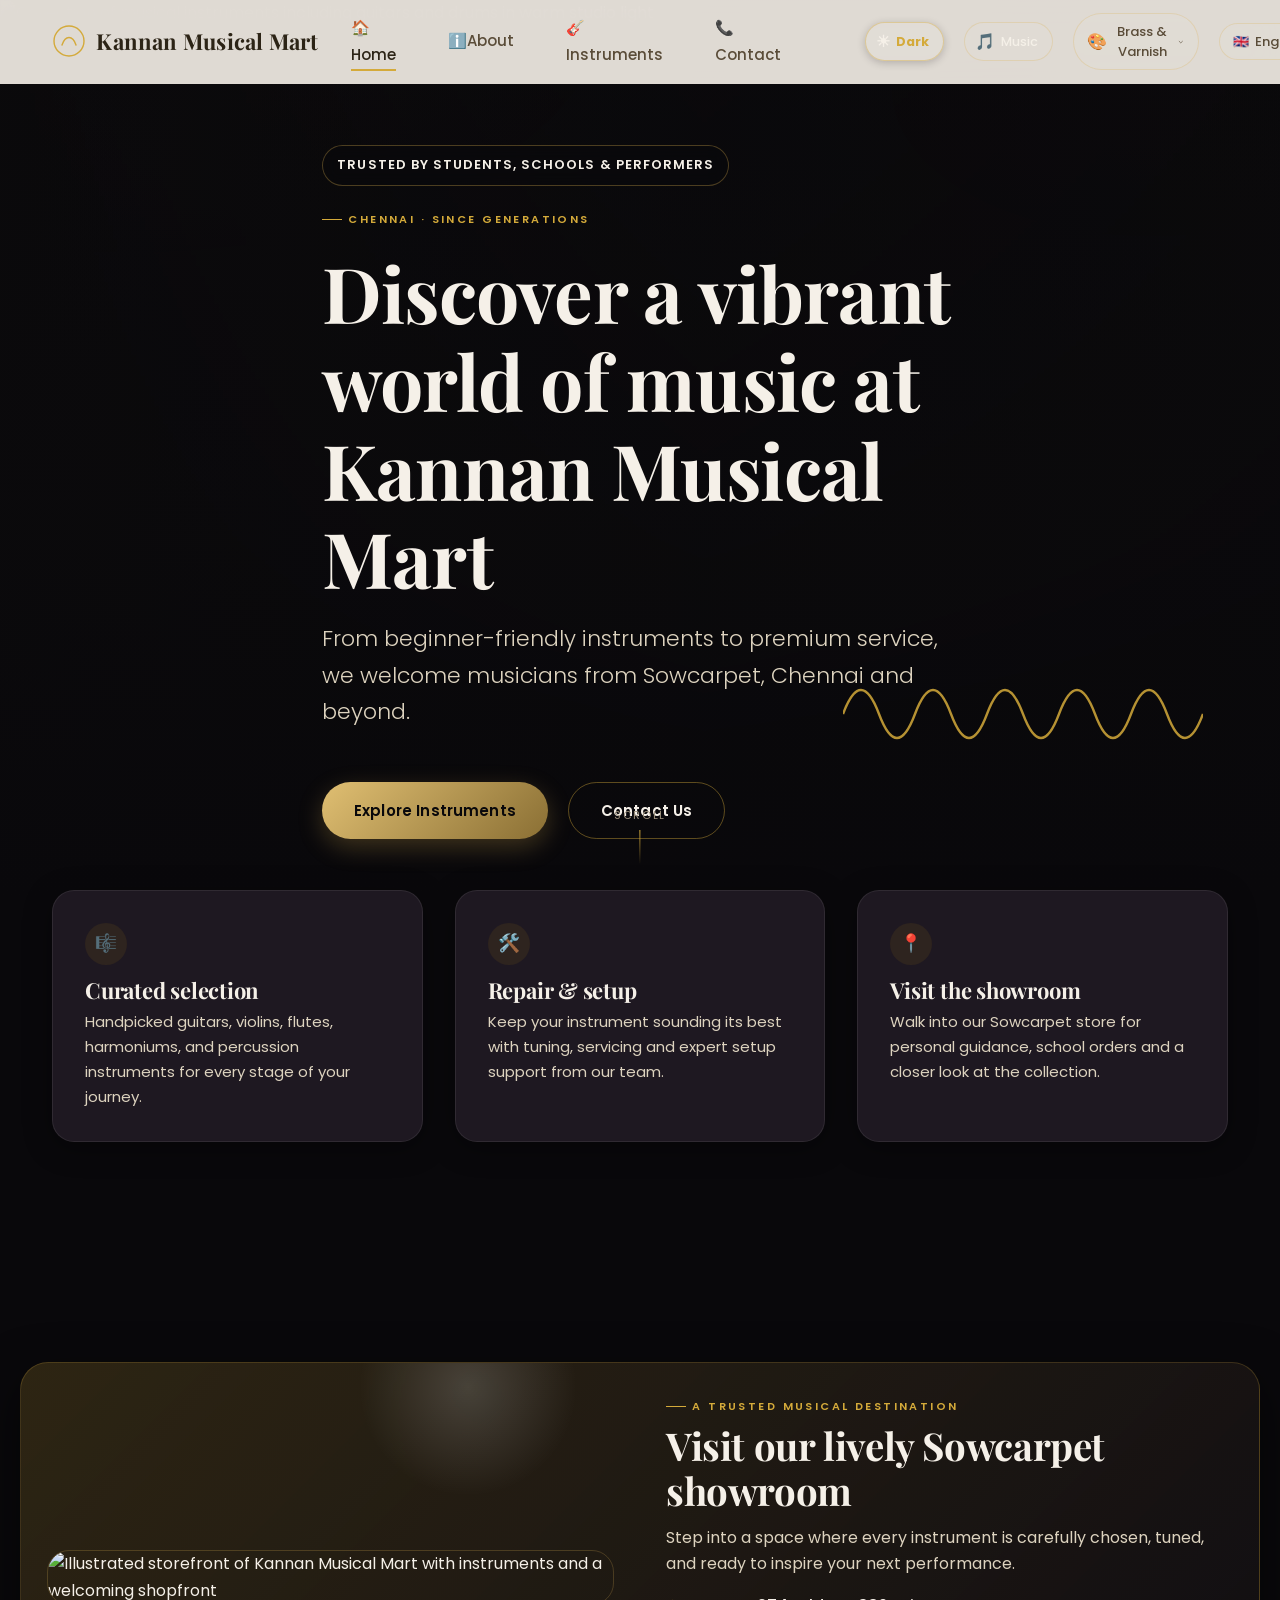
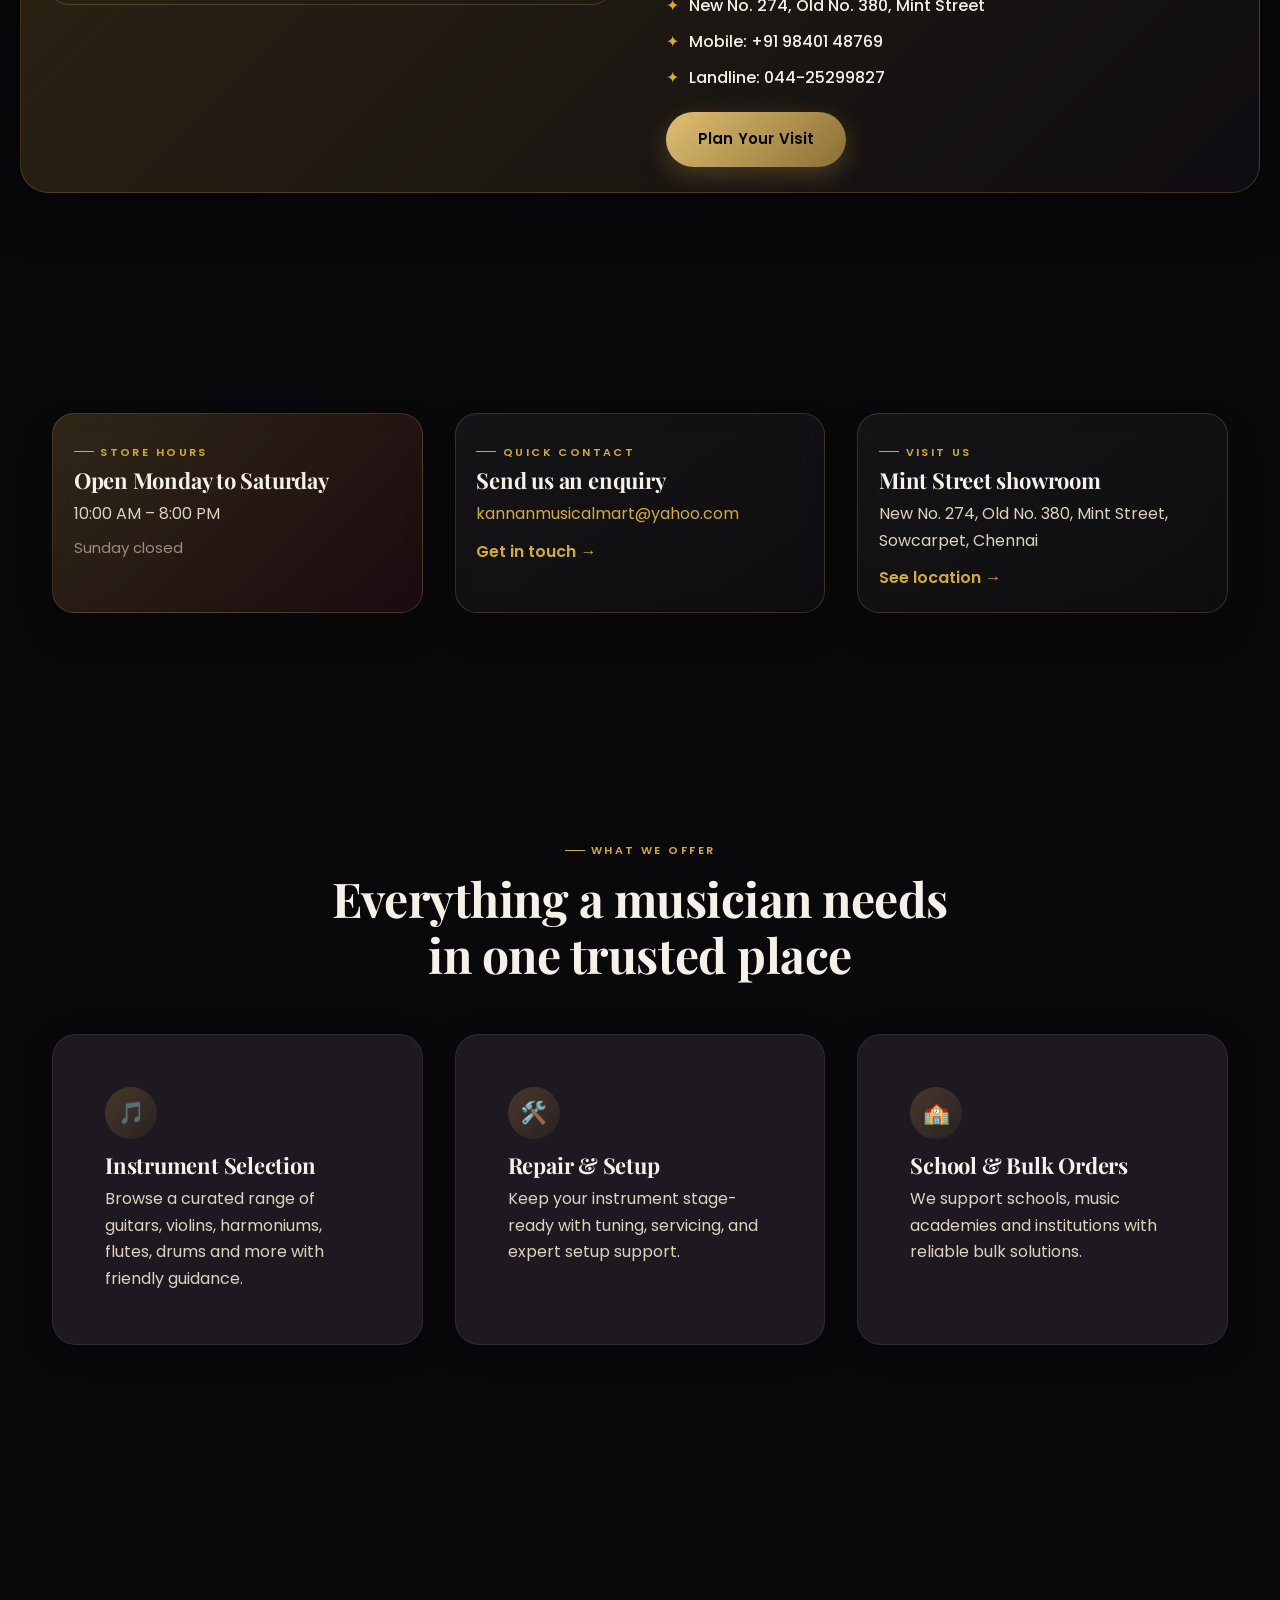
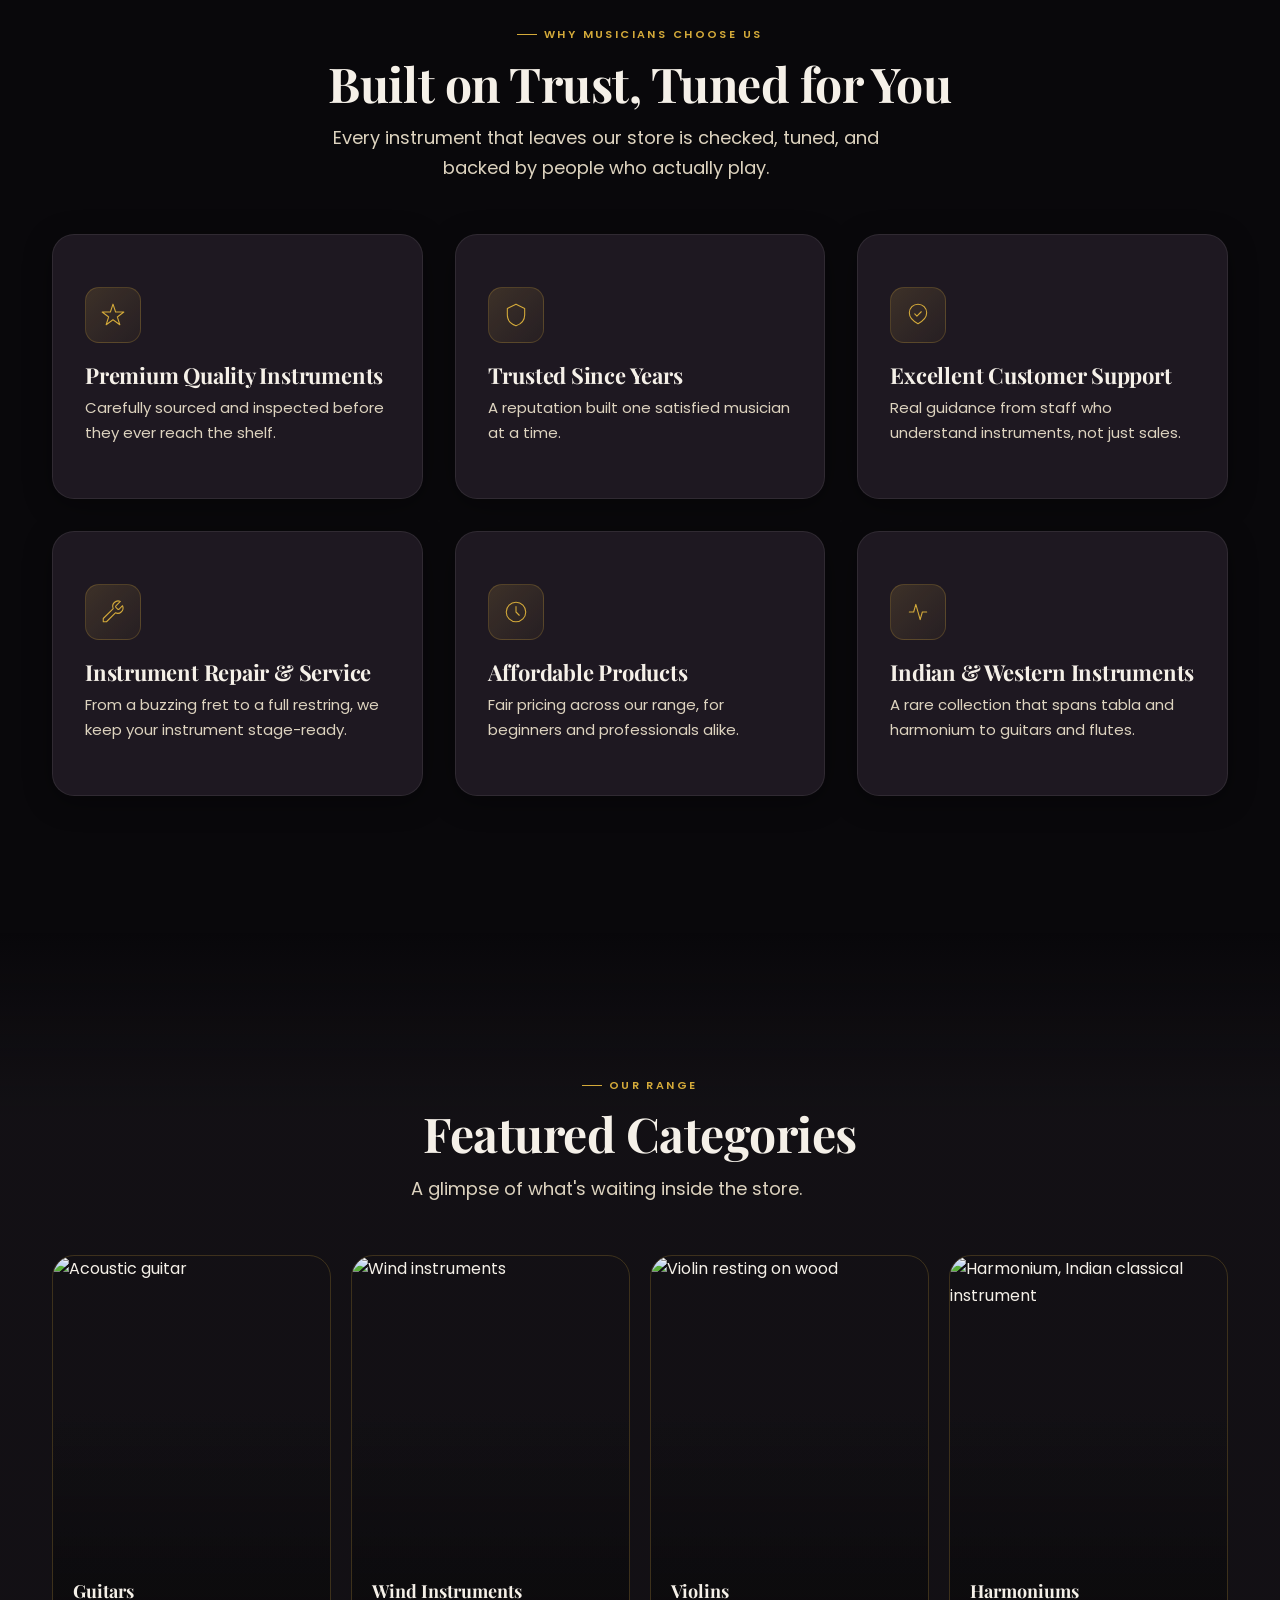
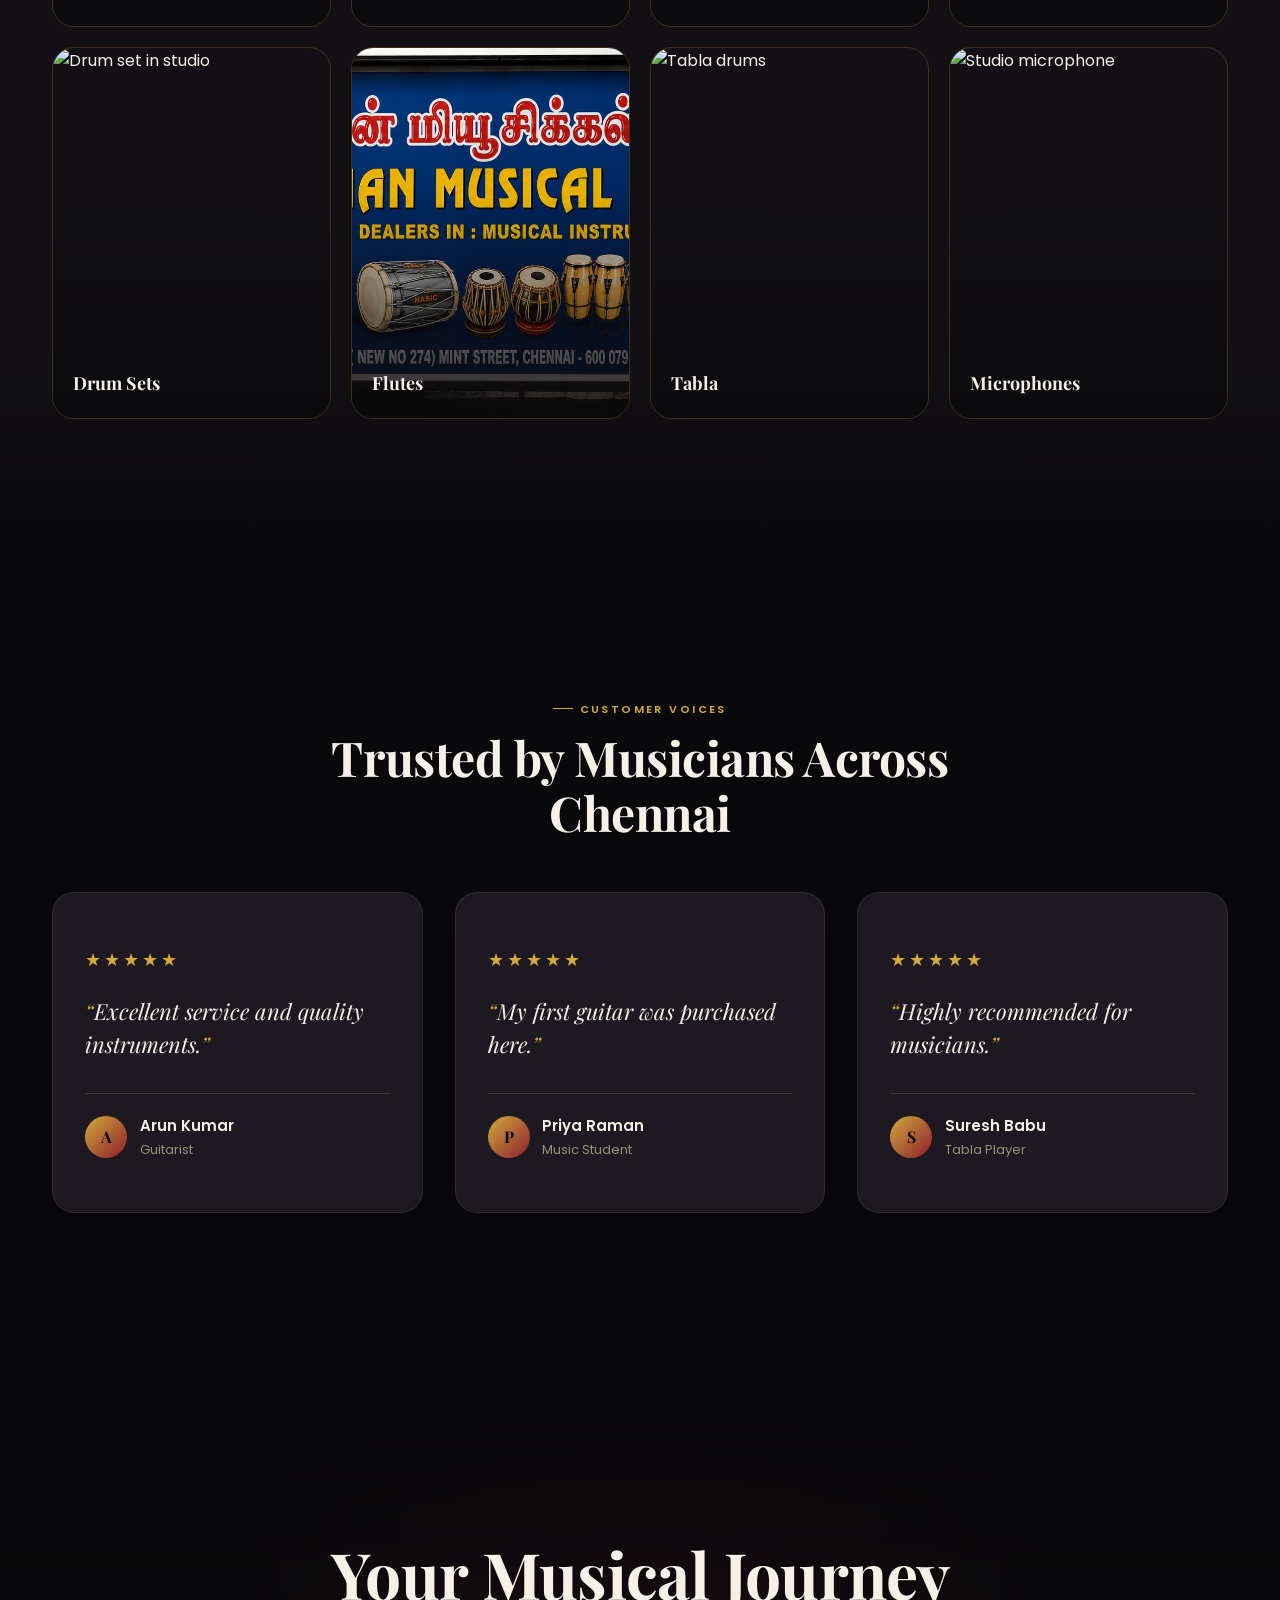
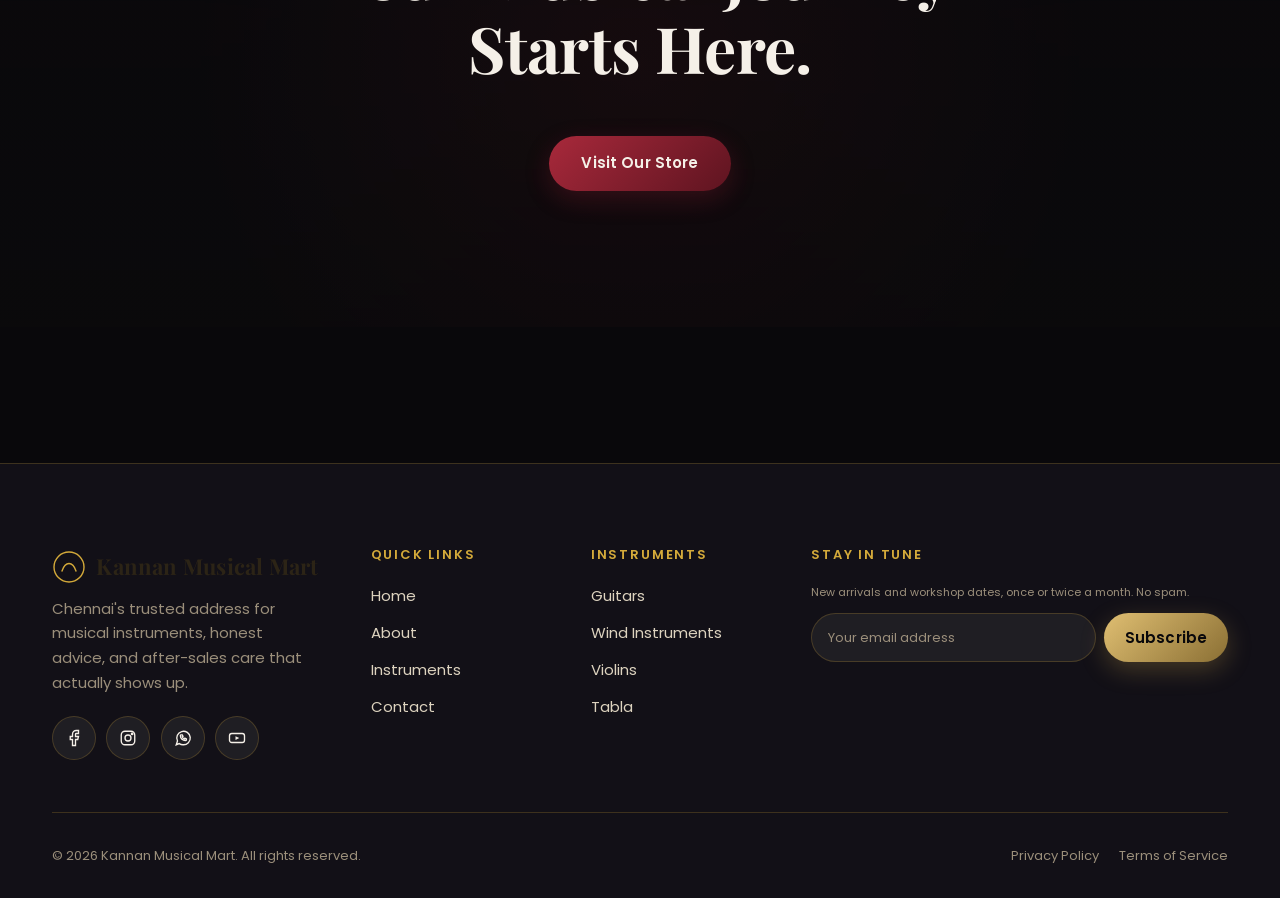
==== commit 55d16b19: "Update flute category image on homepage with authentic store photo" ====
--- a/index.html
+++ b/index.html
@@ -373,7 +373,7 @@
             <span class="category-card-label" data-i18n="home.catDrums">Drum Sets</span>
           </a>
           <a href="gallery.html#flute" class="category-card reveal reveal-delay-6">
-            <img src="[data-uri]" alt="Bamboo flute" loading="lazy" />
+            <img src="Gallery/WhatsApp Image 2026-08-05 at 10.55.47 PM (1).jpeg" alt="Flute" loading="lazy" />
             <span class="category-card-label" data-i18n="home.catFlutes">Flutes</span>
           </a>
           <a href="gallery.html#tabla" class="category-card reveal reveal-delay-7">
--- a/components.css
+++ b/components.css
@@ -486,21 +486,39 @@
   position: fixed;
   bottom: 28px;
   right: 28px;
-  z-index: 500;
+  z-index: 990;
   opacity: 0;
   visibility: hidden;
   transform: translateY(12px);
   transition: opacity var(--dur-fast) var(--ease-out-soft),
     transform var(--dur-fast) var(--ease-out-soft),
-    visibility var(--dur-fast);
-  background: var(--brass);
-  color: #fff;
+    visibility var(--dur-fast),
+    background var(--dur-fast) var(--ease-out-soft),
+    box-shadow var(--dur-fast) var(--ease-out-soft);
+  background: var(--brass, #d4aa3a);
+  border: 1px solid var(--brass);
+  color: #000000;
+  box-shadow: 0 6px 20px rgba(0, 0, 0, 0.35), 0 0 12px rgba(212, 170, 58, 0.3);
 }
 
 .scroll-top-btn.is-visible {
   opacity: 1;
   visibility: visible;
   transform: translateY(0);
+}
+
+.scroll-top-btn:hover {
+  background: #ffffff;
+  border-color: #ffffff;
+  color: #000000;
+  transform: translateY(-4px);
+  box-shadow: 0 8px 24px rgba(0, 0, 0, 0.45), 0 0 16px rgba(255, 255, 255, 0.4);
+}
+
+.scroll-top-btn svg {
+  width: 20px;
+  height: 20px;
+  stroke-width: 2.5;
 }
 
 /* ==========================================================================
